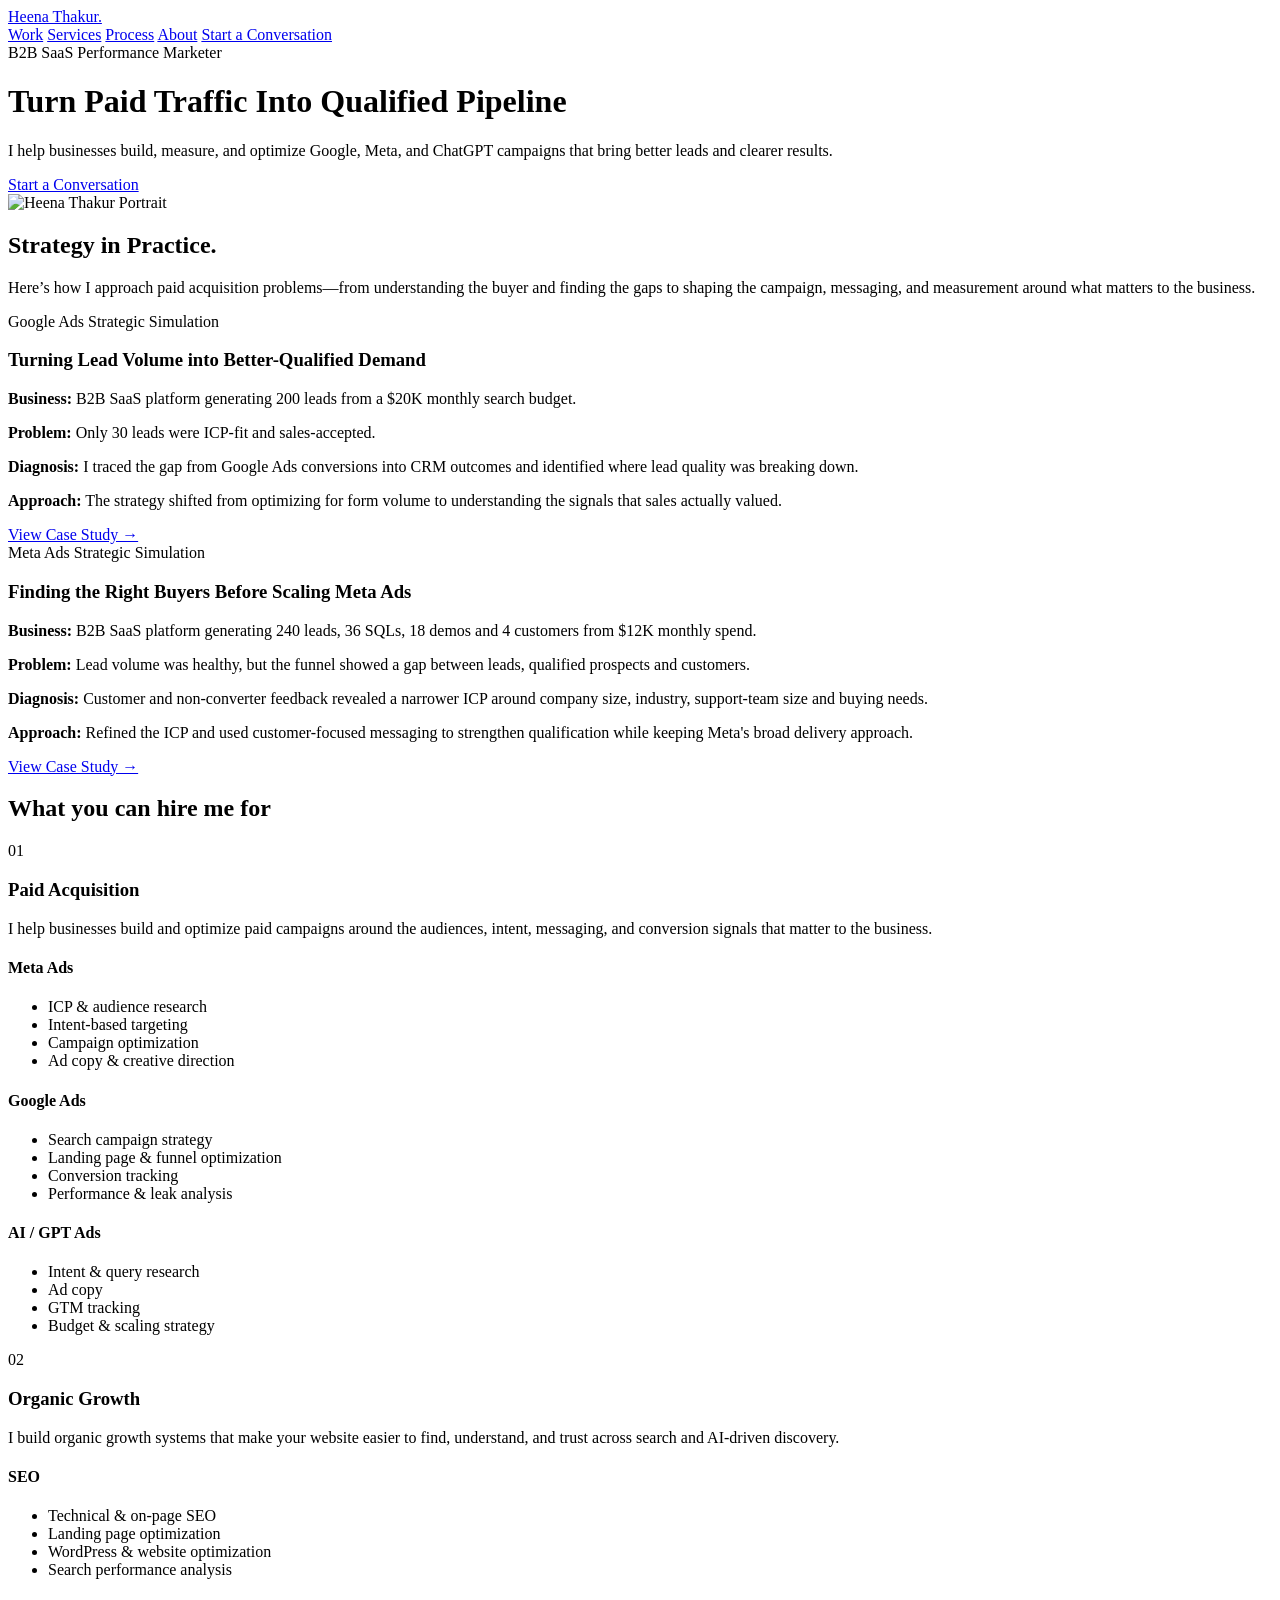
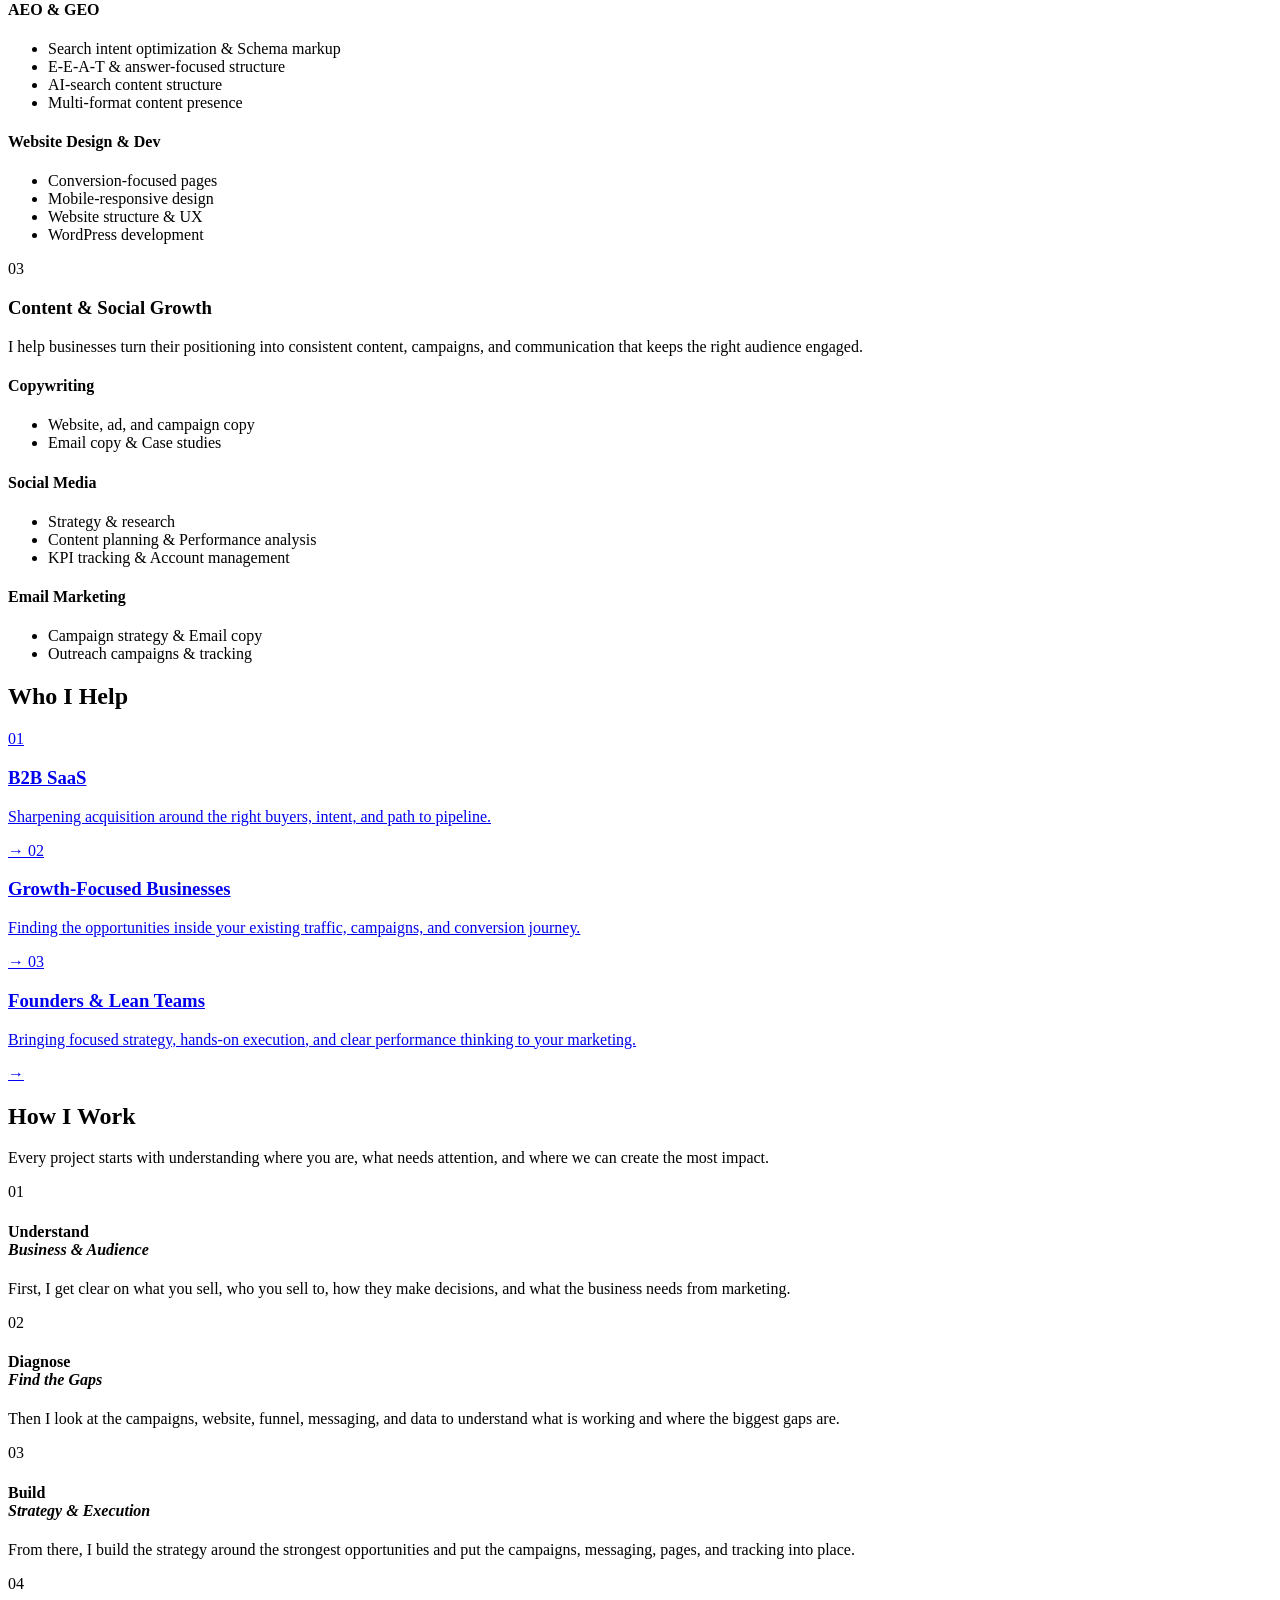
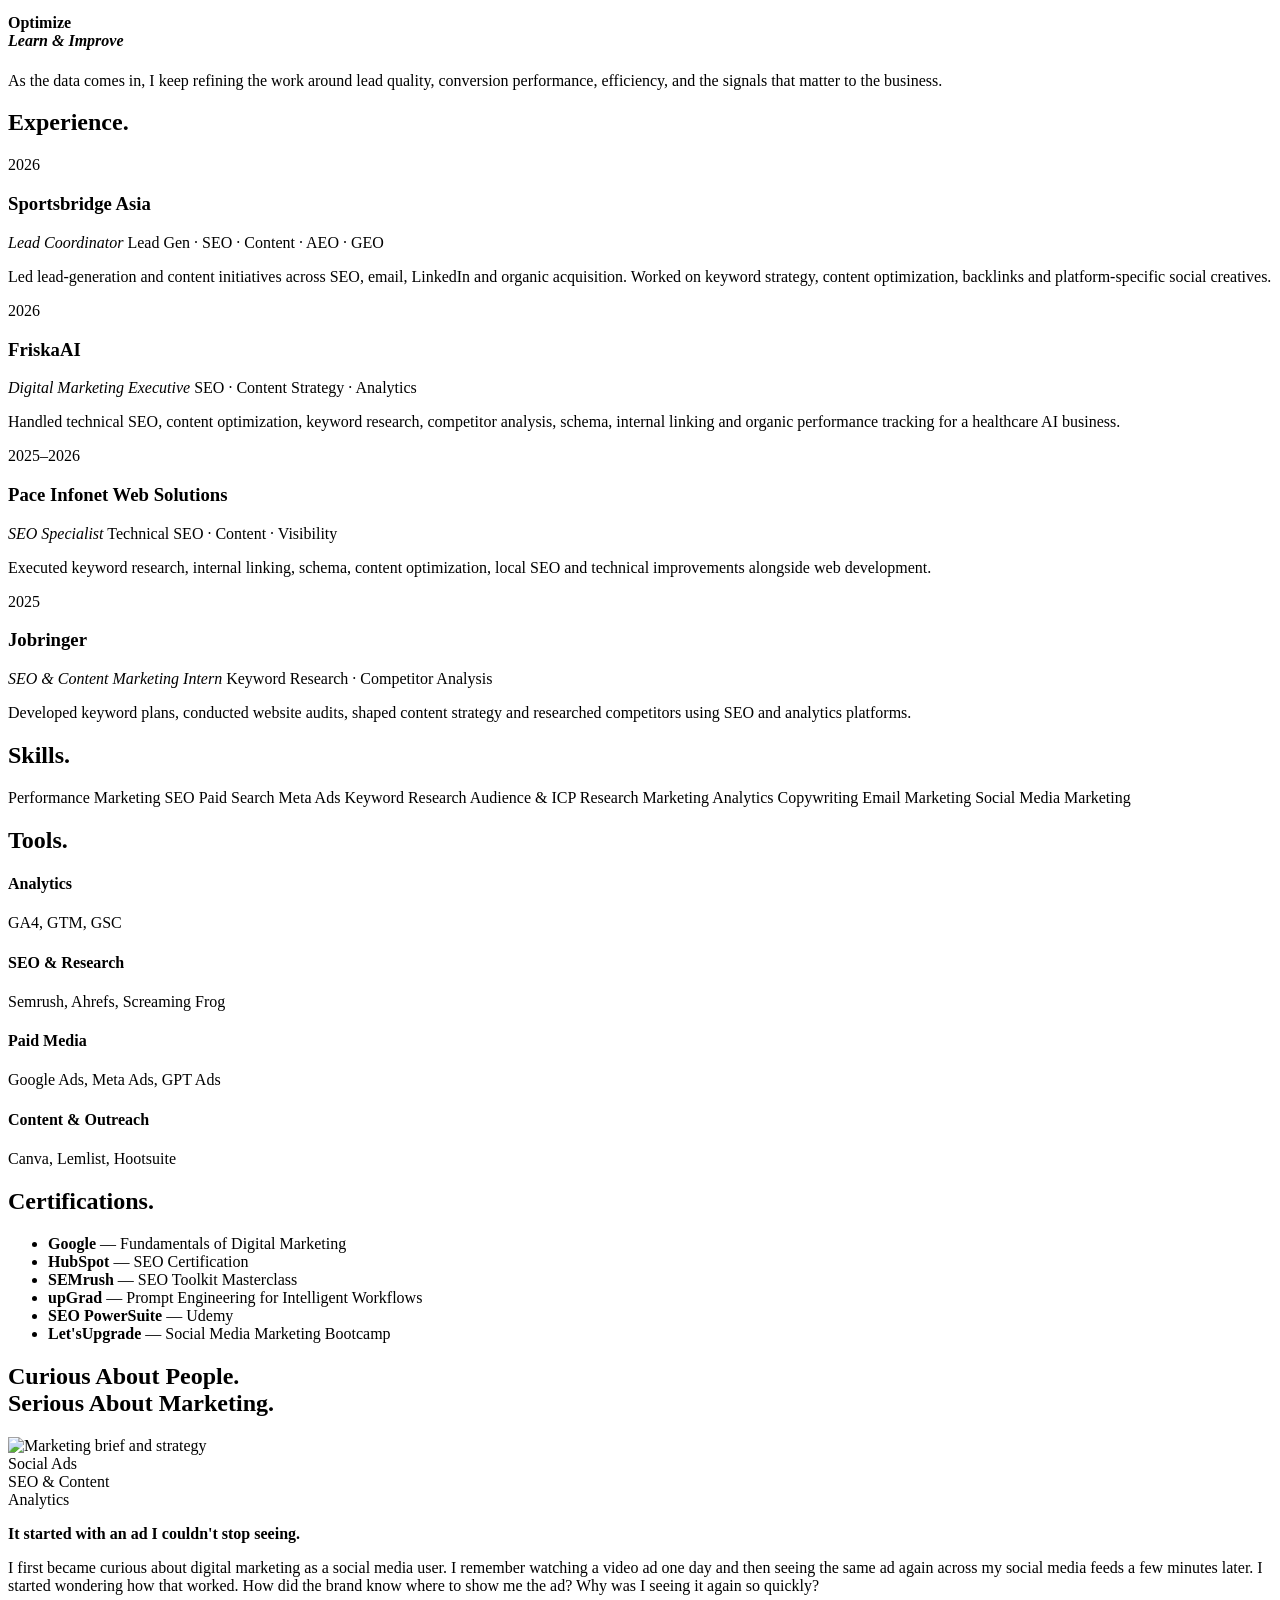
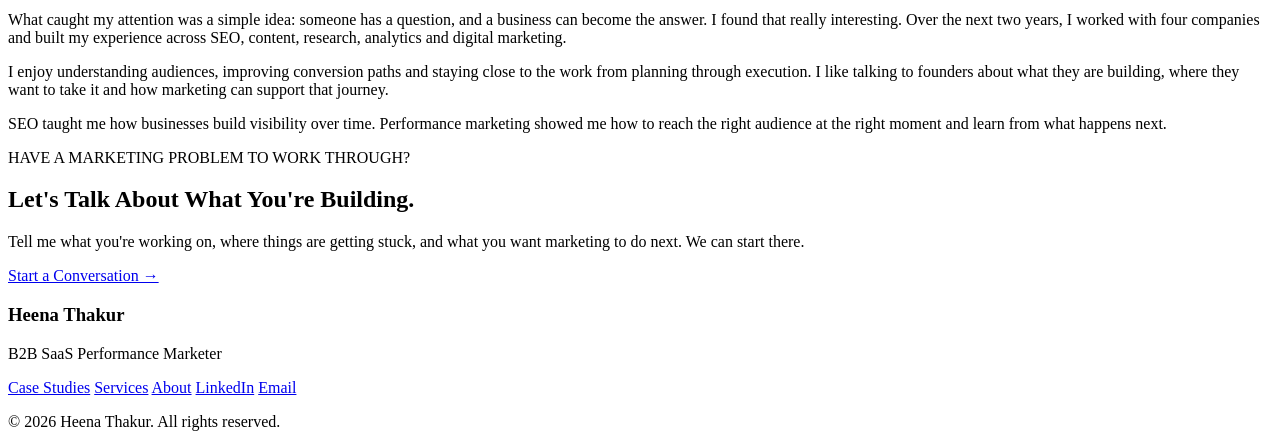
==== index.html @ 1360528e "Rename index.html.html to index.html" ====
<!DOCTYPE html>
<html lang="en">
<head>
    <meta charset="UTF-8">
    <meta name="viewport" content="width=device-width, initial-scale=1.0">
    <title>Heena Thakur — B2B SaaS Performance Marketer</title>
    <meta name="description" content="B2B SaaS performance marketer helping businesses improve paid acquisition, SEO, conversion tracking and qualified pipeline through Google Ads, Meta Ads and performance-focused marketing.">
    <link rel="preconnect" href="https://fonts.googleapis.com">
    <link rel="preconnect" href="https://fonts.gstatic.com" crossorigin>
    <link href="https://fonts.googleapis.com/css2?family=Inter:wght@400;500;600&family=Playfair+Display:ital,wght@1,600&family=Space+Grotesk:wght@500;700&display=swap" rel="stylesheet">
    <link rel="stylesheet" href="styles.css">
</head>
<body>

    <nav class="site-nav">
        <div class="nav-container">
            <a href="#" class="logo">Heena Thakur.</a>
            <div class="nav-links">
                <a href="#work">Work</a>
                <a href="#services">Services</a>
                <a href="#process">Process</a>
                <a href="#about">About</a>
                <a href="#contact" class="btn-nav">Start a Conversation</a>
            </div>
        </div>
    </nav>

    <!-- 01 HERO -->
    <header class="hero fade-in">
        <div class="hero-content">
            <span class="kicker">B2B SaaS Performance Marketer</span>
            <h1>Turn Paid Traffic Into Qualified Pipeline</h1>
            <p>I help businesses build, measure, and optimize Google, Meta, and ChatGPT campaigns that bring better leads and clearer results.</p>
            <a href="#contact" class="btn-primary">Start a Conversation</a>
        </div>
        <div class="hero-visual">
            <!-- Ensure Hero.png has background removed cleanly -->
            <img src="assets/images/Hero.png" alt="Heena Thakur Portrait" class="hero-portrait">
            <div class="decorative-grid"></div>
        </div>
    </header>

    <!-- 02 STRATEGY IN PRACTICE -->
    <section id="work" class="section bg-secondary fade-in">
        <div class="container">
            <div class="section-header">
                <h2>Strategy in Practice.</h2>
                <p class="subtitle">Here’s how I approach paid acquisition problems—from understanding the buyer and finding the gaps to shaping the campaign, messaging, and measurement around what matters to the business.</p>
            </div>

            <div class="case-grid">
                <!-- Google Ads -->
                <article class="case-card">
                    <div class="card-meta">
                        <span class="tag bg-yellow">Google Ads</span>
                        <span class="tag-outline">Strategic Simulation</span>
                    </div>
                    <h3>Turning Lead Volume into Better-Qualified Demand</h3>
                    <div class="case-details">
                        <p><strong>Business:</strong> B2B SaaS platform generating 200 leads from a $20K monthly search budget.</p>
                        <p><strong>Problem:</strong> Only 30 leads were ICP-fit and sales-accepted.</p>
                        <p><strong>Diagnosis:</strong> I traced the gap from Google Ads conversions into CRM outcomes and identified where lead quality was breaking down.</p>
                        <p><strong>Approach:</strong> The strategy shifted from optimizing for form volume to understanding the signals that sales actually valued.</p>
                    </div>
                    <a href="case-studies/google-ads.html" class="case-link">View Case Study &rarr;</a>
                </article>

                <!-- Meta Ads -->
                <article class="case-card">
                    <div class="card-meta">
                        <span class="tag bg-blue">Meta Ads</span>
                        <span class="tag-outline">Strategic Simulation</span>
                    </div>
                    <h3>Finding the Right Buyers Before Scaling Meta Ads</h3>
                    <div class="case-details">
                        <p><strong>Business:</strong> B2B SaaS platform generating 240 leads, 36 SQLs, 18 demos and 4 customers from $12K monthly spend.</p>
                        <p><strong>Problem:</strong> Lead volume was healthy, but the funnel showed a gap between leads, qualified prospects and customers.</p>
                        <p><strong>Diagnosis:</strong> Customer and non-converter feedback revealed a narrower ICP around company size, industry, support-team size and buying needs.</p>
                        <p><strong>Approach:</strong> Refined the ICP and used customer-focused messaging to strengthen qualification while keeping Meta's broad delivery approach.</p>
                    </div>
                    <a href="case-studies/meta-ads.html" class="case-link">View Case Study &rarr;</a>
                </article>
            </div>
        </div>
    </section>

    <!-- 03 SERVICES -->
    <section id="services" class="section fade-in">
        <div class="container">
            <h2 class="section-title">What you can hire me for</h2>
            <div class="services-grid">
                
                <div class="service-block">
                    <div class="service-color-bar bg-orange"></div>
                    <span class="service-num">01</span>
                    <h3>Paid Acquisition</h3>
                    <p class="service-intro">I help businesses build and optimize paid campaigns around the audiences, intent, messaging, and conversion signals that matter to the business.</p>
                    
                    <div class="service-sub">
                        <h4>Meta Ads</h4>
                        <ul>
                            <li>ICP & audience research</li>
                            <li>Intent-based targeting</li>
                            <li>Campaign optimization</li>
                            <li>Ad copy & creative direction</li>
                        </ul>
                    </div>
                    <div class="service-sub">
                        <h4>Google Ads</h4>
                        <ul>
                            <li>Search campaign strategy</li>
                            <li>Landing page & funnel optimization</li>
                            <li>Conversion tracking</li>
                            <li>Performance & leak analysis</li>
                        </ul>
                    </div>
                    <div class="service-sub">
                        <h4>AI / GPT Ads</h4>
                        <ul>
                            <li>Intent & query research</li>
                            <li>Ad copy</li>
                            <li>GTM tracking</li>
                            <li>Budget & scaling strategy</li>
                        </ul>
                    </div>
                </div>

                <div class="service-block">
                    <div class="service-color-bar bg-green"></div>
                    <span class="service-num">02</span>
                    <h3>Organic Growth</h3>
                    <p class="service-intro">I build organic growth systems that make your website easier to find, understand, and trust across search and AI-driven discovery.</p>
                    
                    <div class="service-sub">
                        <h4>SEO</h4>
                        <ul>
                            <li>Technical & on-page SEO</li>
                            <li>Landing page optimization</li>
                            <li>WordPress & website optimization</li>
                            <li>Search performance analysis</li>
                        </ul>
                    </div>
                    <div class="service-sub">
                        <h4>AEO & GEO</h4>
                        <ul>
                            <li>Search intent optimization & Schema markup</li>
                            <li>E-E-A-T & answer-focused structure</li>
                            <li>AI-search content structure</li>
                            <li>Multi-format content presence</li>
                        </ul>
                    </div>
                    <div class="service-sub">
                        <h4>Website Design & Dev</h4>
                        <ul>
                            <li>Conversion-focused pages</li>
                            <li>Mobile-responsive design</li>
                            <li>Website structure & UX</li>
                            <li>WordPress development</li>
                        </ul>
                    </div>
                </div>

                <div class="service-block">
                    <div class="service-color-bar bg-purple"></div>
                    <span class="service-num">03</span>
                    <h3>Content & Social Growth</h3>
                    <p class="service-intro">I help businesses turn their positioning into consistent content, campaigns, and communication that keeps the right audience engaged.</p>
                    
                    <div class="service-sub">
                        <h4>Copywriting</h4>
                        <ul>
                            <li>Website, ad, and campaign copy</li>
                            <li>Email copy & Case studies</li>
                        </ul>
                    </div>
                    <div class="service-sub">
                        <h4>Social Media</h4>
                        <ul>
                            <li>Strategy & research</li>
                            <li>Content planning & Performance analysis</li>
                            <li>KPI tracking & Account management</li>
                        </ul>
                    </div>
                    <div class="service-sub">
                        <h4>Email Marketing</h4>
                        <ul>
                            <li>Campaign strategy & Email copy</li>
                            <li>Outreach campaigns & tracking</li>
                        </ul>
                    </div>
                </div>

            </div>
        </div>
    </section>

    <!-- 04 WHO I HELP -->
    <section class="section bg-secondary fade-in">
        <div class="container">
            <h2 class="section-title">Who I Help</h2>
            <div class="help-rows">
                <a href="#contact" class="help-row">
                    <span class="row-num">01</span>
                    <h3 class="row-title">B2B SaaS</h3>
                    <p class="row-desc">Sharpening acquisition around the right buyers, intent, and path to pipeline.</p>
                    <span class="row-arrow">&rarr;</span>
                </a>
                <a href="#contact" class="help-row">
                    <span class="row-num">02</span>
                    <h3 class="row-title">Growth-Focused Businesses</h3>
                    <p class="row-desc">Finding the opportunities inside your existing traffic, campaigns, and conversion journey.</p>
                    <span class="row-arrow">&rarr;</span>
                </a>
                <a href="#contact" class="help-row">
                    <span class="row-num">03</span>
                    <h3 class="row-title">Founders & Lean Teams</h3>
                    <p class="row-desc">Bringing focused strategy, hands-on execution, and clear performance thinking to your marketing.</p>
                    <span class="row-arrow">&rarr;</span>
                </a>
            </div>
        </div>
    </section>

    <!-- 05 HOW I WORK -->
    <section id="process" class="section fade-in">
        <div class="container">
            <div class="section-header">
                <h2>How I Work</h2>
                <p class="subtitle">Every project starts with understanding where you are, what needs attention, and where we can create the most impact.</p>
            </div>
            
            <div class="process-timeline">
                <div class="process-step">
                    <span class="step-num">01</span>
                    <h4 class="step-title">Understand <br><em>Business & Audience</em></h4>
                    <p>First, I get clear on what you sell, who you sell to, how they make decisions, and what the business needs from marketing.</p>
                </div>
                <div class="process-step">
                    <span class="step-num">02</span>
                    <h4 class="step-title">Diagnose <br><em>Find the Gaps</em></h4>
                    <p>Then I look at the campaigns, website, funnel, messaging, and data to understand what is working and where the biggest gaps are.</p>
                </div>
                <div class="process-step">
                    <span class="step-num">03</span>
                    <h4 class="step-title">Build <br><em>Strategy & Execution</em></h4>
                    <p>From there, I build the strategy around the strongest opportunities and put the campaigns, messaging, pages, and tracking into place.</p>
                </div>
                <div class="process-step">
                    <span class="step-num">04</span>
                    <h4 class="step-title">Optimize <br><em>Learn & Improve</em></h4>
                    <p>As the data comes in, I keep refining the work around lead quality, conversion performance, efficiency, and the signals that matter to the business.</p>
                </div>
            </div>
        </div>
    </section>

    <!-- 06 & 07 EXPERIENCE, SKILLS, TOOLS -->
    <section class="section bg-secondary fade-in">
        <div class="container">
            <div class="experience-tools-grid">
                
                <div class="experience-col">
                    <h2>Experience.</h2>
                    <div class="timeline">
                        <div class="timeline-item">
                            <div class="time-meta">2026</div>
                            <div class="time-content">
                                <h3>Sportsbridge Asia</h3>
                                <em>Lead Coordinator</em>
                                <span class="mini-tags">Lead Gen · SEO · Content · AEO · GEO</span>
                                <p>Led lead-generation and content initiatives across SEO, email, LinkedIn and organic acquisition. Worked on keyword strategy, content optimization, backlinks and platform-specific social creatives.</p>
                            </div>
                        </div>
                        <div class="timeline-item">
                            <div class="time-meta">2026</div>
                            <div class="time-content">
                                <h3>FriskaAI</h3>
                                <em>Digital Marketing Executive</em>
                                <span class="mini-tags">SEO · Content Strategy · Analytics</span>
                                <p>Handled technical SEO, content optimization, keyword research, competitor analysis, schema, internal linking and organic performance tracking for a healthcare AI business.</p>
                            </div>
                        </div>
                        <div class="timeline-item">
                            <div class="time-meta">2025–2026</div>
                            <div class="time-content">
                                <h3>Pace Infonet Web Solutions</h3>
                                <em>SEO Specialist</em>
                                <span class="mini-tags">Technical SEO · Content · Visibility</span>
                                <p>Executed keyword research, internal linking, schema, content optimization, local SEO and technical improvements alongside web development.</p>
                            </div>
                        </div>
                        <div class="timeline-item">
                            <div class="time-meta">2025</div>
                            <div class="time-content">
                                <h3>Jobringer</h3>
                                <em>SEO & Content Marketing Intern</em>
                                <span class="mini-tags">Keyword Research · Competitor Analysis</span>
                                <p>Developed keyword plans, conducted website audits, shaped content strategy and researched competitors using SEO and analytics platforms.</p>
                            </div>
                        </div>
                    </div>
                </div>

                <div class="skills-tools-col">
                    <div class="st-block">
                        <h2>Skills.</h2>
                        <div class="pill-container">
                            <span class="pill">Performance Marketing</span>
                            <span class="pill">SEO</span>
                            <span class="pill">Paid Search</span>
                            <span class="pill">Meta Ads</span>
                            <span class="pill">Keyword Research</span>
                            <span class="pill">Audience & ICP Research</span>
                            <span class="pill">Marketing Analytics</span>
                            <span class="pill">Copywriting</span>
                            <span class="pill">Email Marketing</span>
                            <span class="pill">Social Media Marketing</span>
                        </div>
                    </div>

                    <div class="st-block">
                        <h2>Tools.</h2>
                        <div class="tools-grid">
                            <div class="tool-group">
                                <h4>Analytics</h4>
                                <p>GA4, GTM, GSC</p>
                            </div>
                            <div class="tool-group">
                                <h4>SEO & Research</h4>
                                <p>Semrush, Ahrefs, Screaming Frog</p>
                            </div>
                            <div class="tool-group">
                                <h4>Paid Media</h4>
                                <p>Google Ads, Meta Ads, GPT Ads</p>
                            </div>
                            <div class="tool-group">
                                <h4>Content & Outreach</h4>
                                <p>Canva, Lemlist, Hootsuite</p>
                            </div>
                        </div>
                    </div>

                    <div class="st-block">
                        <h2>Certifications.</h2>
                        <ul class="cert-list">
                            <li><strong>Google</strong> — Fundamentals of Digital Marketing</li>
                            <li><strong>HubSpot</strong> — SEO Certification</li>
                            <li><strong>SEMrush</strong> — SEO Toolkit Masterclass</li>
                            <li><strong>upGrad</strong> — Prompt Engineering for Intelligent Workflows</li>
                            <li><strong>SEO PowerSuite</strong> — Udemy</li>
                            <li><strong>Let'sUpgrade</strong> — Social Media Marketing Bootcamp</li>
                        </ul>
                    </div>
                </div>

            </div>
        </div>
    </section>

    <!-- 08 ABOUT ME -->
    <section id="about" class="section fade-in">
        <div class="container">
            <div class="about-grid">
                
                <div class="about-visual">
                    <h2 class="about-statement">Curious About People.<br><span class="color-orange">Serious About Marketing.</span></h2>
                    <div class="editorial-composition">
                        <img src="assets/images/About.png" alt="Marketing brief and strategy" class="about-img">
                        <div class="sticky-note note-1">Social Ads</div>
                        <div class="sticky-note note-2">SEO & Content</div>
                        <div class="sticky-note note-3">Analytics</div>
                    </div>
                </div>

                <div class="about-copy">
                    <p><strong>It started with an ad I couldn't stop seeing.</strong></p>
                    <p>I first became curious about digital marketing as a social media user. I remember watching a video ad one day and then seeing the same ad again across my social media feeds a few minutes later. I started wondering how that worked. How did the brand know where to show me the ad? Why was I seeing it again so quickly?</p>
                    <p>What caught my attention was a simple idea: someone has a question, and a business can become the answer. I found that really interesting. Over the next two years, I worked with four companies and built my experience across SEO, content, research, analytics and digital marketing.</p>
                    <p>I enjoy understanding audiences, improving conversion paths and staying close to the work from planning through execution. I like talking to founders about what they are building, where they want to take it and how marketing can support that journey.</p>
                    <p>SEO taught me how businesses build visibility over time. Performance marketing showed me how to reach the right audience at the right moment and learn from what happens next.</p>
                </div>

            </div>
        </div>
    </section>

    <!-- 09 FINAL CTA -->
    <section id="contact" class="section bg-secondary text-center fade-in">
        <div class="container container-sm">
            <span class="kicker color-orange">HAVE A MARKETING PROBLEM TO WORK THROUGH?</span>
            <h2 class="cta-heading">Let's Talk About What You're Building.</h2>
            <p class="cta-desc">Tell me what you're working on, where things are getting stuck, and what you want marketing to do next. We can start there.</p>
            <a href="mailto:thakurheena.in@gmail.com" class="btn-primary btn-lg">Start a Conversation &rarr;</a>
        </div>
    </section>

    <!-- 10 FOOTER -->
    <footer class="site-footer">
        <div class="container footer-flex">
            <div class="footer-brand">
                <h3>Heena Thakur</h3>
                <p>B2B SaaS Performance Marketer</p>
            </div>
            <div class="footer-links">
                <a href="#work">Case Studies</a>
                <a href="#services">Services</a>
                <a href="#about">About</a>
                <a href="https://www.linkedin.com/in/heenathakurseo/" target="_blank">LinkedIn</a>
                <a href="mailto:thakurheena.in@gmail.com">Email</a>
            </div>
        </div>
        <div class="container footer-bottom">
            <p>&copy; 2026 Heena Thakur. All rights reserved.</p>
        </div>
    </footer>

    <script src="script.js"></script>
</body>
</html>
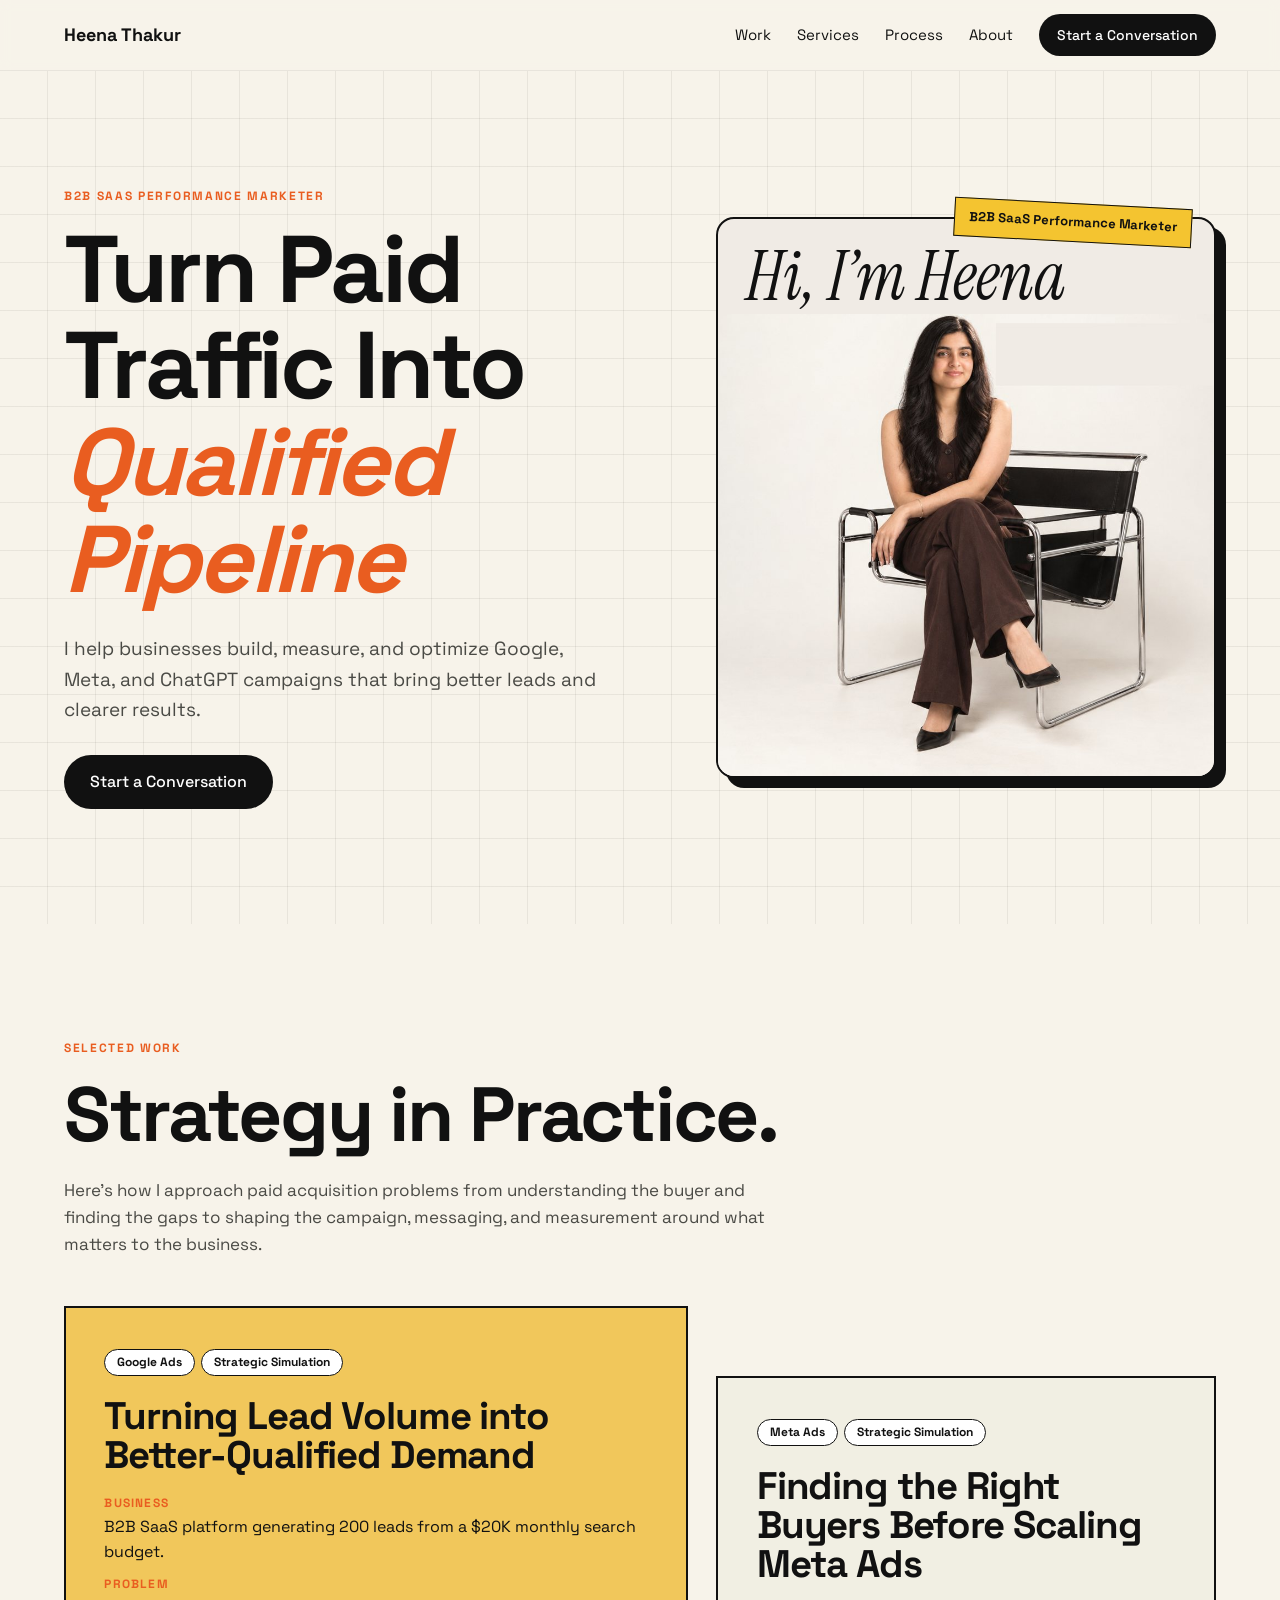
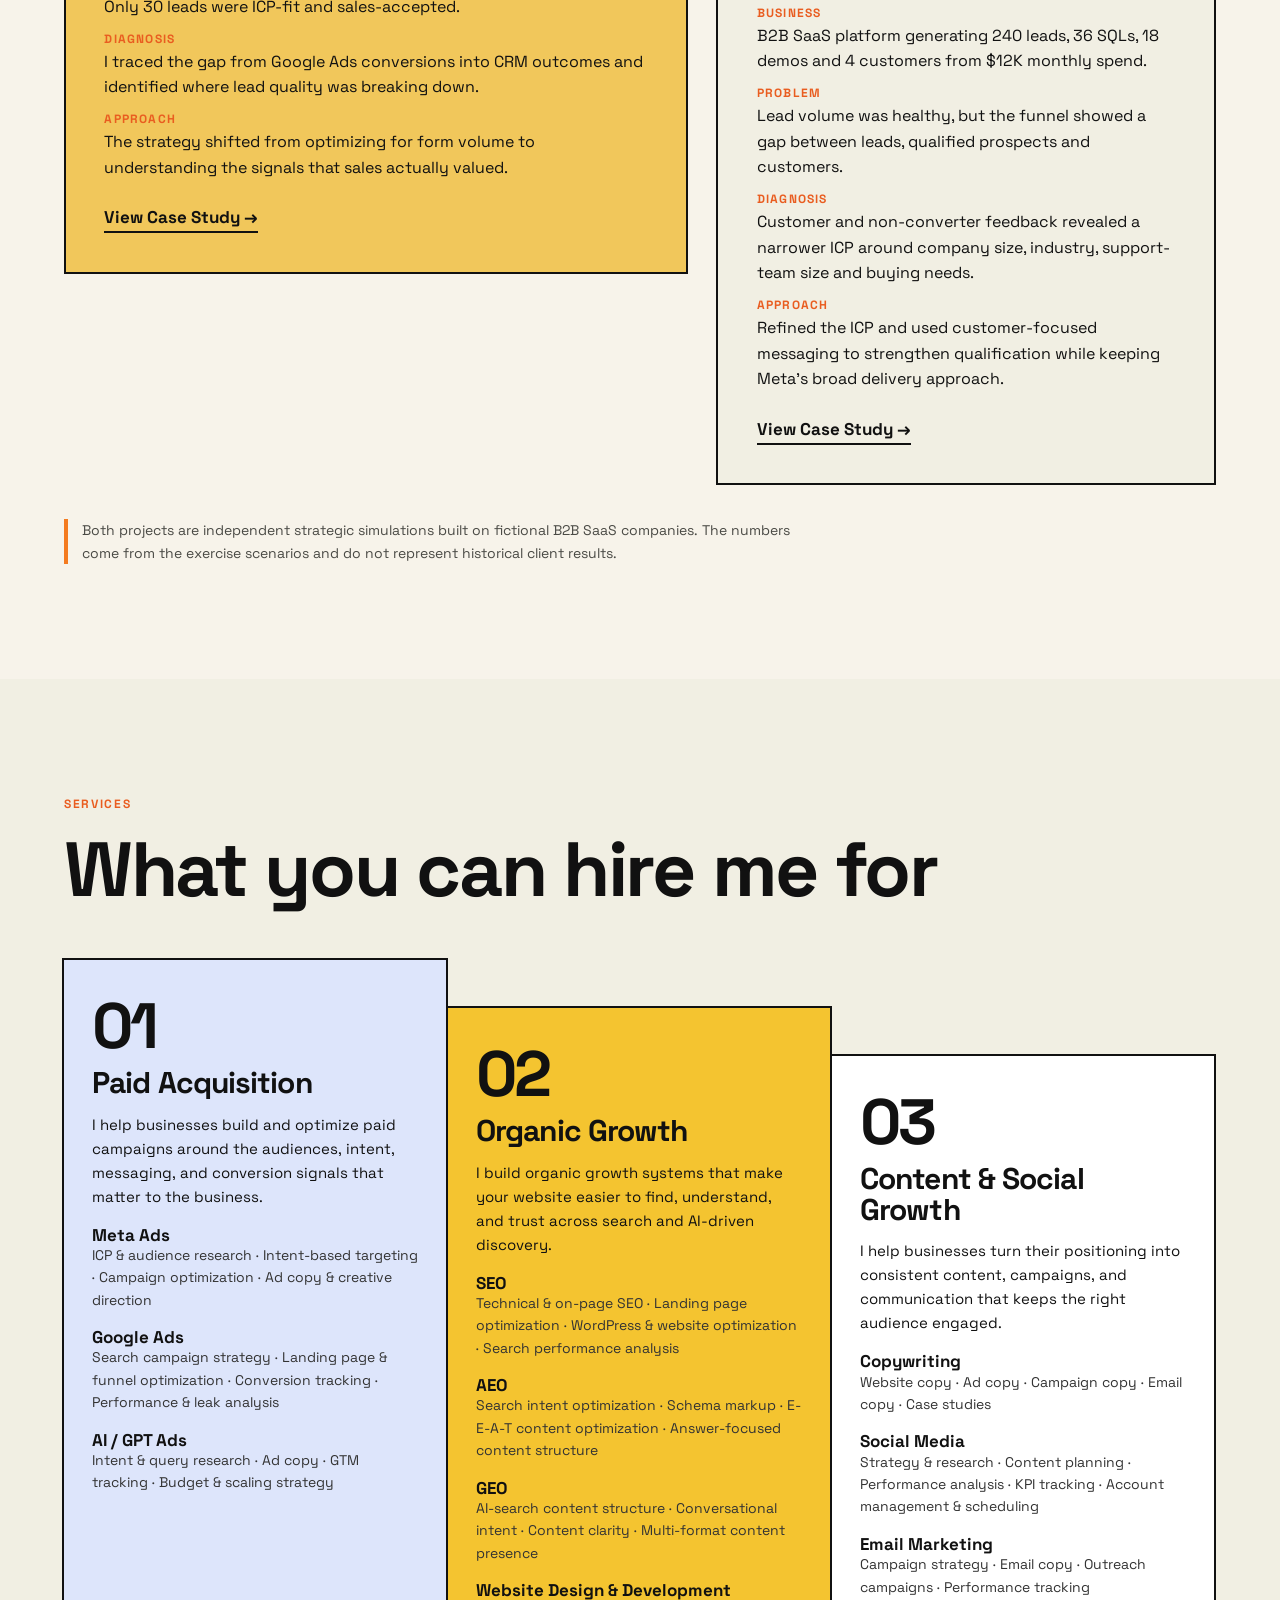
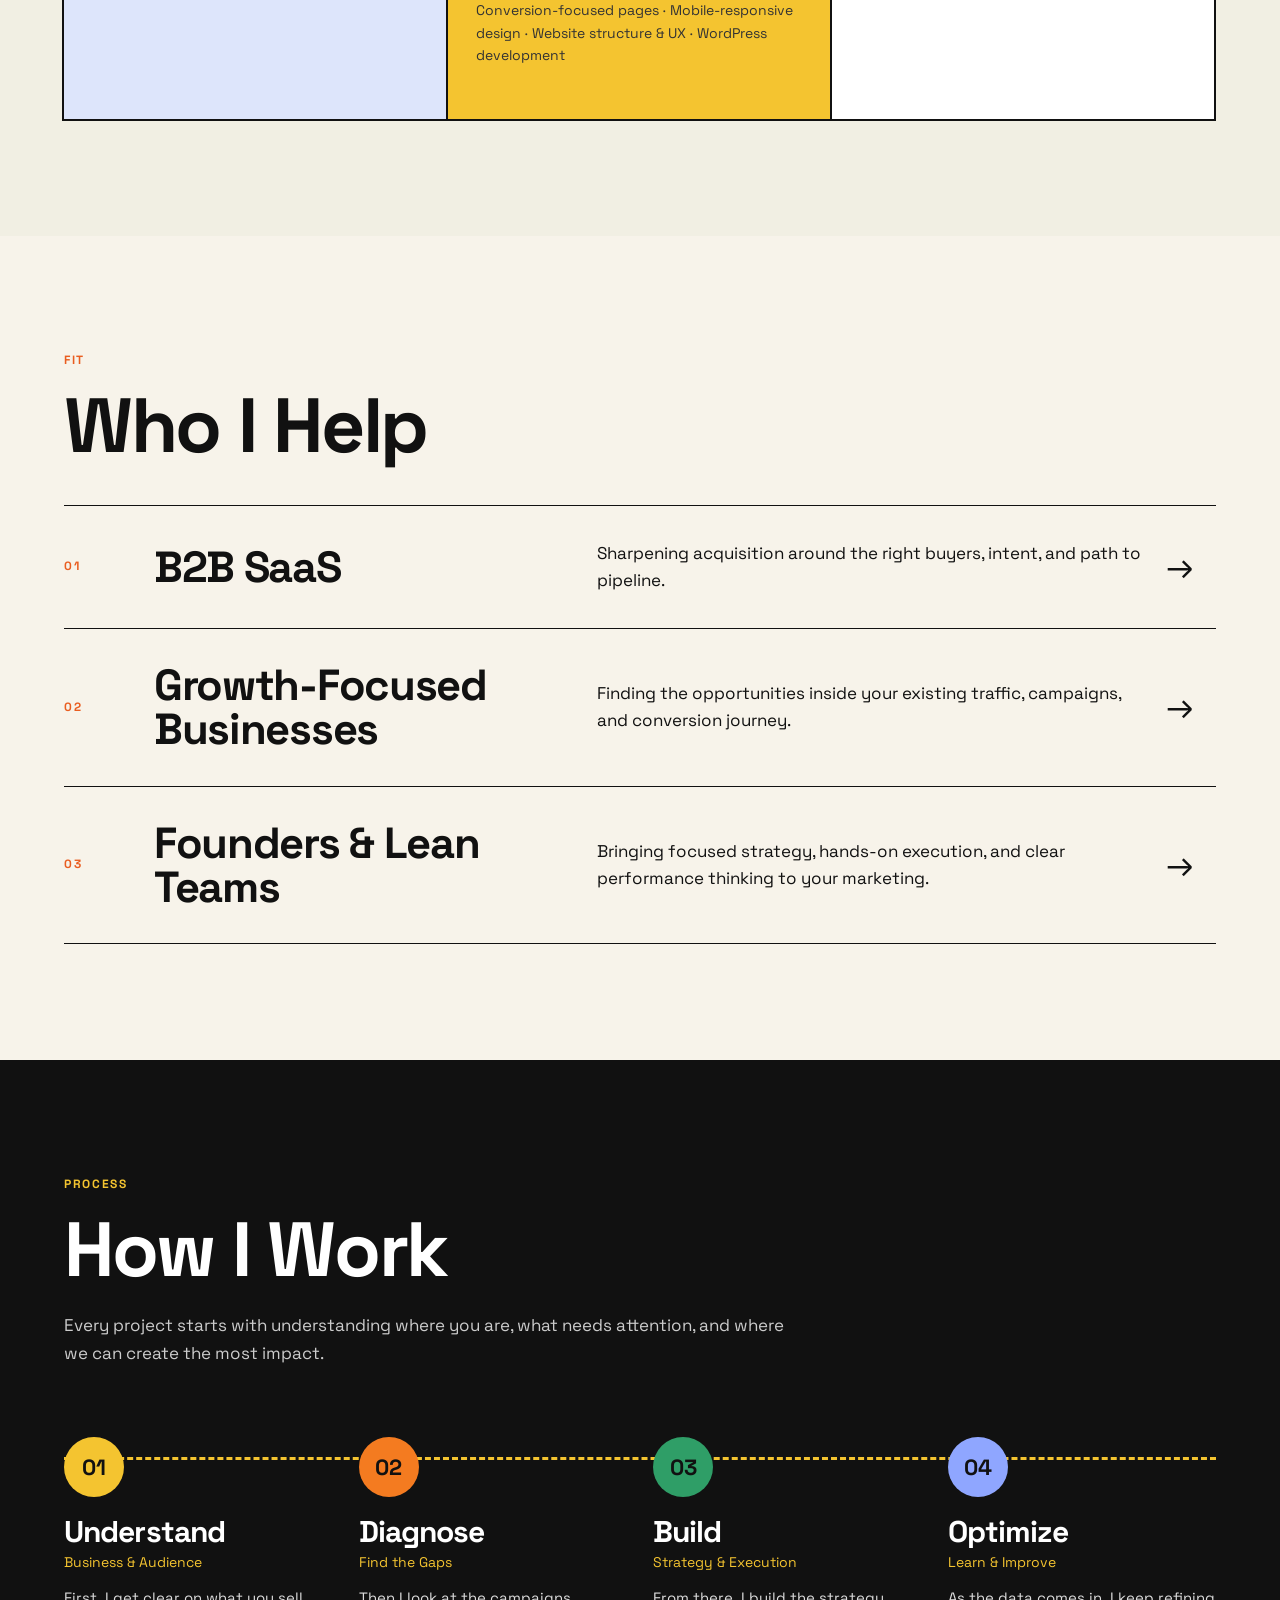
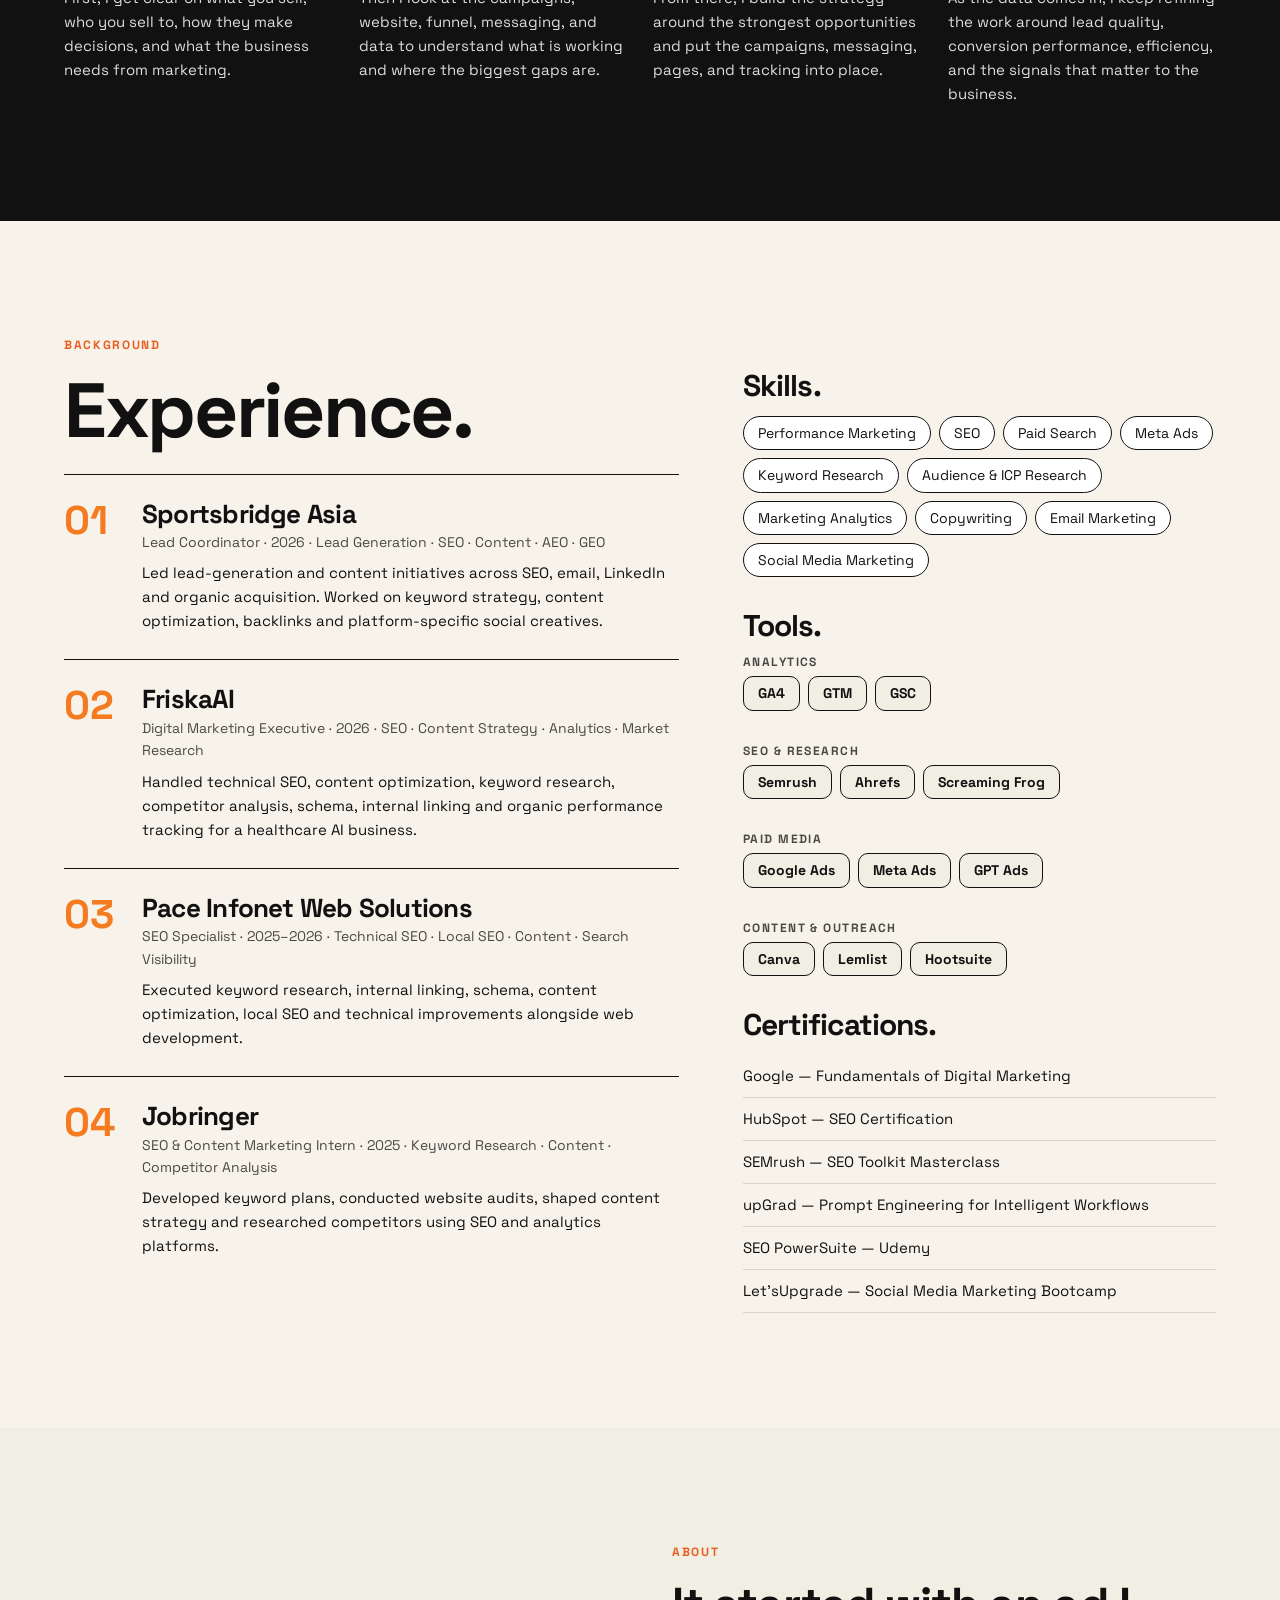
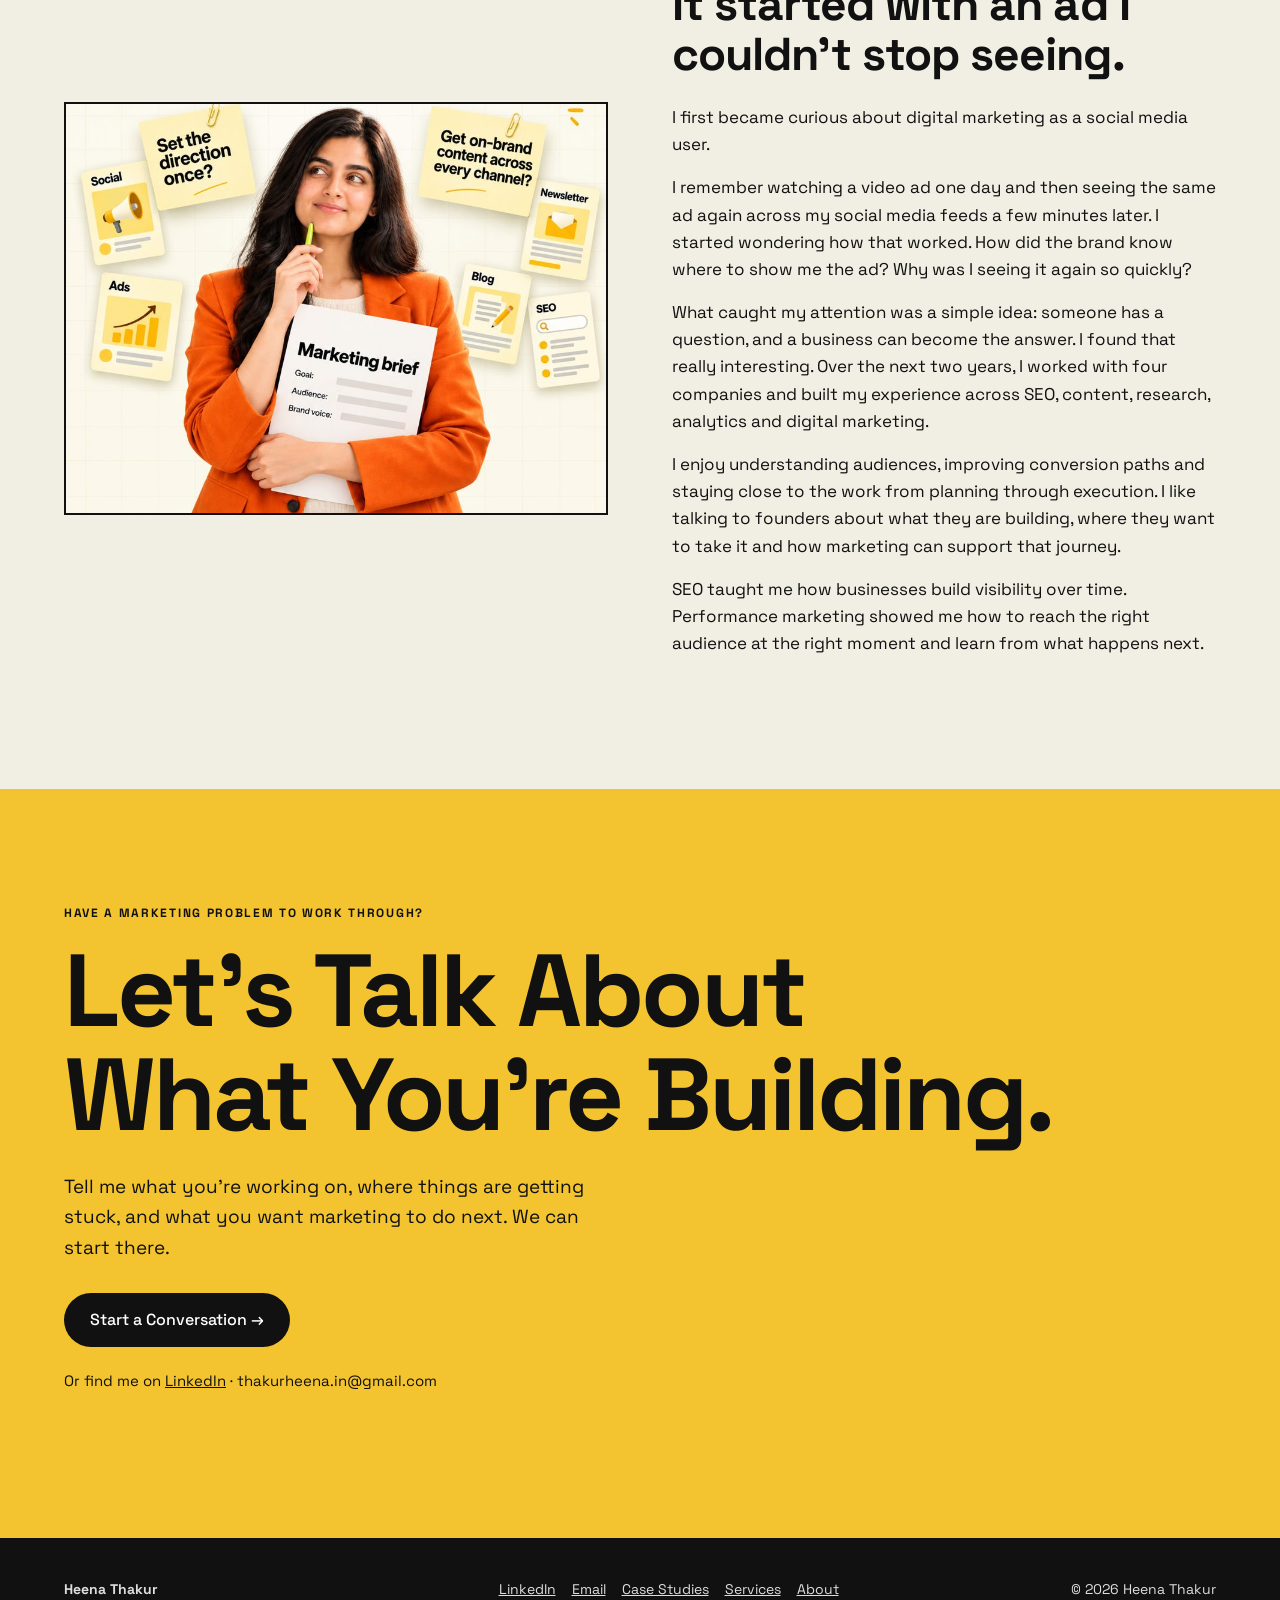
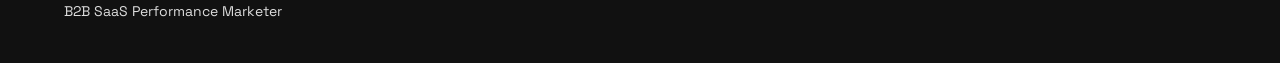
==== commit 2d7e30ac: "Add files via upload" ====
--- a/index.html
+++ b/index.html
@@ -1,419 +1,79 @@
 <!DOCTYPE html>
-<html lang="en">
-<head>
-    <meta charset="UTF-8">
-    <meta name="viewport" content="width=device-width, initial-scale=1.0">
-    <title>Heena Thakur — B2B SaaS Performance Marketer</title>
-    <meta name="description" content="B2B SaaS performance marketer helping businesses improve paid acquisition, SEO, conversion tracking and qualified pipeline through Google Ads, Meta Ads and performance-focused marketing.">
-    <link rel="preconnect" href="https://fonts.googleapis.com">
-    <link rel="preconnect" href="https://fonts.gstatic.com" crossorigin>
-    <link href="https://fonts.googleapis.com/css2?family=Inter:wght@400;500;600&family=Playfair+Display:ital,wght@1,600&family=Space+Grotesk:wght@500;700&display=swap" rel="stylesheet">
-    <link rel="stylesheet" href="styles.css">
-</head>
-<body>
+<html lang="en"><head><meta charset="utf-8">
+<meta name="viewport" content="width=device-width, initial-scale=1, viewport-fit=cover">
+<title>Heena Thakur — B2B SaaS Performance Marketer</title>
+<meta name="description" content="B2B SaaS performance marketer helping businesses improve paid acquisition, SEO, conversion tracking and qualified pipeline through Google Ads, Meta Ads and performance-focused marketing.">
+<meta property="og:title" content="Heena Thakur — B2B SaaS Performance Marketer"><meta property="og:type" content="website">
+<link rel="preconnect" href="https://fonts.googleapis.com"><link rel="preconnect" href="https://fonts.gstatic.com" crossorigin>
+<link href="https://fonts.googleapis.com/css2?family=Space+Grotesk:wght@400;500;700&family=Instrument+Serif:ital@1&display=swap" rel="stylesheet">
+<link rel="stylesheet" href="css/styles.css"></head><body>
+<nav aria-label="Main"><b>Heena Thakur</b><div><a href="#work">Work</a><a href="#services">Services</a><a href="#process">Process</a><a href="#about">About</a><a class="btn" href="mailto:thakurheena.in@gmail.com">Start a Conversation</a></div></nav>
+<main>
+<section class="hero" id="top"><div><span class="k">B2B SaaS Performance Marketer</span>
+<h1>Turn Paid Traffic Into <em>Qualified Pipeline</em></h1>
+<p>I help businesses build, measure, and optimize Google, Meta, and ChatGPT campaigns that bring better leads and clearer results.</p>
+<a class="btn" href="mailto:thakurheena.in@gmail.com">Start a Conversation</a></div>
+<div class="pf"><div class="hi serif" aria-hidden="true">Hi, I’m Heena</div><img src="assets/images/hero.jpg" alt="Portrait of Heena Thakur seated in a Wassily chair, wearing a brown waistcoat and trousers"><span class="tag">B2B SaaS Performance Marketer</span></div></section>
 
-    <nav class="site-nav">
-        <div class="nav-container">
-            <a href="#" class="logo">Heena Thakur.</a>
-            <div class="nav-links">
-                <a href="#work">Work</a>
-                <a href="#services">Services</a>
-                <a href="#process">Process</a>
-                <a href="#about">About</a>
-                <a href="#contact" class="btn-nav">Start a Conversation</a>
-            </div>
-        </div>
-    </nav>
+<section id="work"><span class="k">Selected work</span><h2>Strategy in Practice.</h2>
+<p class="sub">Here’s how I approach paid acquisition problems from understanding the buyer and finding the gaps to shaping the campaign, messaging, and measurement around what matters to the business.</p>
+<div class="work">
+<article class="cs a rv"><span class="pill">Google Ads</span><span class="pill">Strategic Simulation</span><h3>Turning Lead Volume into Better-Qualified Demand</h3>
+<p><b>Business</b>B2B SaaS platform generating 200 leads from a $20K monthly search budget.</p><p><b>Problem</b>Only 30 leads were ICP-fit and sales-accepted.</p><p><b>Diagnosis</b>I traced the gap from Google Ads conversions into CRM outcomes and identified where lead quality was breaking down.</p><p><b>Approach</b>The strategy shifted from optimizing for form volume to understanding the signals that sales actually valued.</p><a class="more" href="case-studies/google-ads.html">View Case Study →</a></article>
+<article class="cs b rv"><span class="pill">Meta Ads</span><span class="pill">Strategic Simulation</span><h3>Finding the Right Buyers Before Scaling Meta Ads</h3>
+<p><b>Business</b>B2B SaaS platform generating 240 leads, 36 SQLs, 18 demos and 4 customers from $12K monthly spend.</p><p><b>Problem</b>Lead volume was healthy, but the funnel showed a gap between leads, qualified prospects and customers.</p><p><b>Diagnosis</b>Customer and non-converter feedback revealed a narrower ICP around company size, industry, support-team size and buying needs.</p><p><b>Approach</b>Refined the ICP and used customer-focused messaging to strengthen qualification while keeping Meta’s broad delivery approach.</p><a class="more" href="case-studies/meta-ads.html">View Case Study →</a></article></div>
+<p class="note">Both projects are independent strategic simulations built on fictional B2B SaaS companies. The numbers come from the exercise scenarios and do not represent historical client results.</p></section>
 
-    <!-- 01 HERO -->
-    <header class="hero fade-in">
-        <div class="hero-content">
-            <span class="kicker">B2B SaaS Performance Marketer</span>
-            <h1>Turn Paid Traffic Into Qualified Pipeline</h1>
-            <p>I help businesses build, measure, and optimize Google, Meta, and ChatGPT campaigns that bring better leads and clearer results.</p>
-            <a href="#contact" class="btn-primary">Start a Conversation</a>
-        </div>
-        <div class="hero-visual">
-            <!-- Ensure Hero.png has background removed cleanly -->
-            <img src="assets/images/Hero.png" alt="Heena Thakur Portrait" class="hero-portrait">
-            <div class="decorative-grid"></div>
-        </div>
-    </header>
+<section class="svc" id="services"><span class="k">Services</span><h2>What you can hire me for</h2>
+<div class="sg">
+<div class="sv rv"><div class="n">01</div><h3>Paid Acquisition</h3><p>I help businesses build and optimize paid campaigns around the audiences, intent, messaging, and conversion signals that matter to the business.</p>
+<h4>Meta Ads</h4><p>ICP &amp; audience research · Intent-based targeting · Campaign optimization · Ad copy &amp; creative direction</p>
+<h4>Google Ads</h4><p>Search campaign strategy · Landing page &amp; funnel optimization · Conversion tracking · Performance &amp; leak analysis</p>
+<h4>AI / GPT Ads</h4><p>Intent &amp; query research · Ad copy · GTM tracking · Budget &amp; scaling strategy</p></div>
+<div class="sv rv"><div class="n">02</div><h3>Organic Growth</h3><p>I build organic growth systems that make your website easier to find, understand, and trust across search and AI-driven discovery.</p>
+<h4>SEO</h4><p>Technical &amp; on-page SEO · Landing page optimization · WordPress &amp; website optimization · Search performance analysis</p>
+<h4>AEO</h4><p>Search intent optimization · Schema markup · E-E-A-T content optimization · Answer-focused content structure</p>
+<h4>GEO</h4><p>AI-search content structure · Conversational intent · Content clarity · Multi-format content presence</p>
+<h4>Website Design &amp; Development</h4><p>Conversion-focused pages · Mobile-responsive design · Website structure &amp; UX · WordPress development</p></div>
+<div class="sv rv"><div class="n">03</div><h3>Content &amp; Social Growth</h3><p>I help businesses turn their positioning into consistent content, campaigns, and communication that keeps the right audience engaged.</p>
+<h4>Copywriting</h4><p>Website copy · Ad copy · Campaign copy · Email copy · Case studies</p>
+<h4>Social Media</h4><p>Strategy &amp; research · Content planning · Performance analysis · KPI tracking · Account management &amp; scheduling</p>
+<h4>Email Marketing</h4><p>Campaign strategy · Email copy · Outreach campaigns · Performance tracking</p></div></div></section>
 
-    <!-- 02 STRATEGY IN PRACTICE -->
-    <section id="work" class="section bg-secondary fade-in">
-        <div class="container">
-            <div class="section-header">
-                <h2>Strategy in Practice.</h2>
-                <p class="subtitle">Here’s how I approach paid acquisition problems—from understanding the buyer and finding the gaps to shaping the campaign, messaging, and measurement around what matters to the business.</p>
-            </div>
+<section class="who"><span class="k">Fit</span><h2>Who I Help</h2><div style="margin-top:40px">
+<a href="#contact"><span class="k" style="margin:0">01</span><h3>B2B SaaS</h3><p>Sharpening acquisition around the right buyers, intent, and path to pipeline.</p><span class="ar" aria-hidden="true">→</span></a>
+<a href="#contact"><span class="k" style="margin:0">02</span><h3>Growth-Focused Businesses</h3><p>Finding the opportunities inside your existing traffic, campaigns, and conversion journey.</p><span class="ar" aria-hidden="true">→</span></a>
+<a href="#contact"><span class="k" style="margin:0">03</span><h3>Founders &amp; Lean Teams</h3><p>Bringing focused strategy, hands-on execution, and clear performance thinking to your marketing.</p><span class="ar" aria-hidden="true">→</span></a></div></section>
 
-            <div class="case-grid">
-                <!-- Google Ads -->
-                <article class="case-card">
-                    <div class="card-meta">
-                        <span class="tag bg-yellow">Google Ads</span>
-                        <span class="tag-outline">Strategic Simulation</span>
-                    </div>
-                    <h3>Turning Lead Volume into Better-Qualified Demand</h3>
-                    <div class="case-details">
-                        <p><strong>Business:</strong> B2B SaaS platform generating 200 leads from a $20K monthly search budget.</p>
-                        <p><strong>Problem:</strong> Only 30 leads were ICP-fit and sales-accepted.</p>
-                        <p><strong>Diagnosis:</strong> I traced the gap from Google Ads conversions into CRM outcomes and identified where lead quality was breaking down.</p>
-                        <p><strong>Approach:</strong> The strategy shifted from optimizing for form volume to understanding the signals that sales actually valued.</p>
-                    </div>
-                    <a href="case-studies/google-ads.html" class="case-link">View Case Study &rarr;</a>
-                </article>
+<section class="proc" id="process"><span class="k" style="color:var(--yel)">Process</span><h2>How I Work</h2>
+<p class="sub">Every project starts with understanding where you are, what needs attention, and where we can create the most impact.</p>
+<div class="steps">
+<div class="st rv"><i>01</i><h3>Understand</h3><em>Business &amp; Audience</em><p>First, I get clear on what you sell, who you sell to, how they make decisions, and what the business needs from marketing.</p></div>
+<div class="st rv"><i>02</i><h3>Diagnose</h3><em>Find the Gaps</em><p>Then I look at the campaigns, website, funnel, messaging, and data to understand what is working and where the biggest gaps are.</p></div>
+<div class="st rv"><i>03</i><h3>Build</h3><em>Strategy &amp; Execution</em><p>From there, I build the strategy around the strongest opportunities and put the campaigns, messaging, pages, and tracking into place.</p></div>
+<div class="st rv"><i>04</i><h3>Optimize</h3><em>Learn &amp; Improve</em><p>As the data comes in, I keep refining the work around lead quality, conversion performance, efficiency, and the signals that matter to the business.</p></div></div></section>
 
-                <!-- Meta Ads -->
-                <article class="case-card">
-                    <div class="card-meta">
-                        <span class="tag bg-blue">Meta Ads</span>
-                        <span class="tag-outline">Strategic Simulation</span>
-                    </div>
-                    <h3>Finding the Right Buyers Before Scaling Meta Ads</h3>
-                    <div class="case-details">
-                        <p><strong>Business:</strong> B2B SaaS platform generating 240 leads, 36 SQLs, 18 demos and 4 customers from $12K monthly spend.</p>
-                        <p><strong>Problem:</strong> Lead volume was healthy, but the funnel showed a gap between leads, qualified prospects and customers.</p>
-                        <p><strong>Diagnosis:</strong> Customer and non-converter feedback revealed a narrower ICP around company size, industry, support-team size and buying needs.</p>
-                        <p><strong>Approach:</strong> Refined the ICP and used customer-focused messaging to strengthen qualification while keeping Meta's broad delivery approach.</p>
-                    </div>
-                    <a href="case-studies/meta-ads.html" class="case-link">View Case Study &rarr;</a>
-                </article>
-            </div>
-        </div>
-    </section>
+<section><span class="k">Background</span><div class="xp"><div><h2>Experience.</h2>
+<div class="ex rv"><span class="n">01</span><div><h3>Sportsbridge Asia</h3><small>Lead Coordinator · 2026 · Lead Generation · SEO · Content · AEO · GEO</small><p>Led lead-generation and content initiatives across SEO, email, LinkedIn and organic acquisition. Worked on keyword strategy, content optimization, backlinks and platform-specific social creatives.</p></div></div>
+<div class="ex rv"><span class="n">02</span><div><h3>FriskaAI</h3><small>Digital Marketing Executive · 2026 · SEO · Content Strategy · Analytics · Market Research</small><p>Handled technical SEO, content optimization, keyword research, competitor analysis, schema, internal linking and organic performance tracking for a healthcare AI business.</p></div></div>
+<div class="ex rv"><span class="n">03</span><div><h3>Pace Infonet Web Solutions</h3><small>SEO Specialist · 2025–2026 · Technical SEO · Local SEO · Content · Search Visibility</small><p>Executed keyword research, internal linking, schema, content optimization, local SEO and technical improvements alongside web development.</p></div></div>
+<div class="ex rv"><span class="n">04</span><div><h3>Jobringer</h3><small>SEO &amp; Content Marketing Intern · 2025 · Keyword Research · Content · Competitor Analysis</small><p>Developed keyword plans, conducted website audits, shaped content strategy and researched competitors using SEO and analytics platforms.</p></div></div></div>
+<aside class="side"><h3>Skills.</h3><div class="chips"><span>Performance Marketing</span><span>SEO</span><span>Paid Search</span><span>Meta Ads</span><span>Keyword Research</span><span>Audience &amp; ICP Research</span><span>Marketing Analytics</span><span>Copywriting</span><span>Email Marketing</span><span>Social Media Marketing</span></div>
+<h3>Tools.</h3><h4>Analytics</h4><div class="chips tl"><span>GA4</span><span>GTM</span><span>GSC</span></div><h4>SEO &amp; Research</h4><div class="chips tl"><span>Semrush</span><span>Ahrefs</span><span>Screaming Frog</span></div><h4>Paid Media</h4><div class="chips tl"><span>Google Ads</span><span>Meta Ads</span><span>GPT Ads</span></div><h4>Content &amp; Outreach</h4><div class="chips tl"><span>Canva</span><span>Lemlist</span><span>Hootsuite</span></div>
+<h3>Certifications.</h3><ul><li>Google — Fundamentals of Digital Marketing</li><li>HubSpot — SEO Certification</li><li>SEMrush — SEO Toolkit Masterclass</li><li>upGrad — Prompt Engineering for Intelligent Workflows</li><li>SEO PowerSuite — Udemy</li><li>Let’sUpgrade — Social Media Marketing Bootcamp</li></ul></aside></div></section>
 
-    <!-- 03 SERVICES -->
-    <section id="services" class="section fade-in">
-        <div class="container">
-            <h2 class="section-title">What you can hire me for</h2>
-            <div class="services-grid">
-                
-                <div class="service-block">
-                    <div class="service-color-bar bg-orange"></div>
-                    <span class="service-num">01</span>
-                    <h3>Paid Acquisition</h3>
-                    <p class="service-intro">I help businesses build and optimize paid campaigns around the audiences, intent, messaging, and conversion signals that matter to the business.</p>
-                    
-                    <div class="service-sub">
-                        <h4>Meta Ads</h4>
-                        <ul>
-                            <li>ICP & audience research</li>
-                            <li>Intent-based targeting</li>
-                            <li>Campaign optimization</li>
-                            <li>Ad copy & creative direction</li>
-                        </ul>
-                    </div>
-                    <div class="service-sub">
-                        <h4>Google Ads</h4>
-                        <ul>
-                            <li>Search campaign strategy</li>
-                            <li>Landing page & funnel optimization</li>
-                            <li>Conversion tracking</li>
-                            <li>Performance & leak analysis</li>
-                        </ul>
-                    </div>
-                    <div class="service-sub">
-                        <h4>AI / GPT Ads</h4>
-                        <ul>
-                            <li>Intent & query research</li>
-                            <li>Ad copy</li>
-                            <li>GTM tracking</li>
-                            <li>Budget & scaling strategy</li>
-                        </ul>
-                    </div>
-                </div>
+<section class="ab" id="about"><img src="assets/images/about.jpg" alt="Heena holding a marketing brief, surrounded by notes labelled Social, Ads, Blog, SEO and Newsletter" loading="lazy"><div>
+<span class="k">About</span><p class="lead">It started with an ad I couldn’t stop seeing.</p>
+<p>I first became curious about digital marketing as a social media user.</p>
+<p>I remember watching a video ad one day and then seeing the same ad again across my social media feeds a few minutes later. I started wondering how that worked. How did the brand know where to show me the ad? Why was I seeing it again so quickly?</p>
+<p>What caught my attention was a simple idea: someone has a question, and a business can become the answer. I found that really interesting. Over the next two years, I worked with four companies and built my experience across SEO, content, research, analytics and digital marketing.</p>
+<p>I enjoy understanding audiences, improving conversion paths and staying close to the work from planning through execution. I like talking to founders about what they are building, where they want to take it and how marketing can support that journey.</p>
+<p>SEO taught me how businesses build visibility over time. Performance marketing showed me how to reach the right audience at the right moment and learn from what happens next.</p></div></section>
 
-                <div class="service-block">
-                    <div class="service-color-bar bg-green"></div>
-                    <span class="service-num">02</span>
-                    <h3>Organic Growth</h3>
-                    <p class="service-intro">I build organic growth systems that make your website easier to find, understand, and trust across search and AI-driven discovery.</p>
-                    
-                    <div class="service-sub">
-                        <h4>SEO</h4>
-                        <ul>
-                            <li>Technical & on-page SEO</li>
-                            <li>Landing page optimization</li>
-                            <li>WordPress & website optimization</li>
-                            <li>Search performance analysis</li>
-                        </ul>
-                    </div>
-                    <div class="service-sub">
-                        <h4>AEO & GEO</h4>
-                        <ul>
-                            <li>Search intent optimization & Schema markup</li>
-                            <li>E-E-A-T & answer-focused structure</li>
-                            <li>AI-search content structure</li>
-                            <li>Multi-format content presence</li>
-                        </ul>
-                    </div>
-                    <div class="service-sub">
-                        <h4>Website Design & Dev</h4>
-                        <ul>
-                            <li>Conversion-focused pages</li>
-                            <li>Mobile-responsive design</li>
-                            <li>Website structure & UX</li>
-                            <li>WordPress development</li>
-                        </ul>
-                    </div>
-                </div>
+<section class="cta" id="contact"><span class="k" style="color:var(--ink)">Have a marketing problem to work through?</span><h2>Let’s Talk About What You’re Building.</h2>
+<p>Tell me what you’re working on, where things are getting stuck, and what you want marketing to do next. We can start there.</p>
+<a class="btn" href="mailto:thakurheena.in@gmail.com">Start a Conversation →</a>
+<p class="l">Or find me on <a href="https://www.linkedin.com/in/heenathakurseo/" target="_blank" rel="noopener">LinkedIn</a> · thakurheena.in@gmail.com</p></section></main>
+<footer><div><b>Heena Thakur</b><br>B2B SaaS Performance Marketer</div><div><a href="https://www.linkedin.com/in/heenathakurseo/" target="_blank" rel="noopener">LinkedIn</a><a href="mailto:thakurheena.in@gmail.com">Email</a><a href="#work">Case Studies</a><a href="#services">Services</a><a href="#about">About</a></div><div>© 2026 Heena Thakur</div></footer>
 
-                <div class="service-block">
-                    <div class="service-color-bar bg-purple"></div>
-                    <span class="service-num">03</span>
-                    <h3>Content & Social Growth</h3>
-                    <p class="service-intro">I help businesses turn their positioning into consistent content, campaigns, and communication that keeps the right audience engaged.</p>
-                    
-                    <div class="service-sub">
-                        <h4>Copywriting</h4>
-                        <ul>
-                            <li>Website, ad, and campaign copy</li>
-                            <li>Email copy & Case studies</li>
-                        </ul>
-                    </div>
-                    <div class="service-sub">
-                        <h4>Social Media</h4>
-                        <ul>
-                            <li>Strategy & research</li>
-                            <li>Content planning & Performance analysis</li>
-                            <li>KPI tracking & Account management</li>
-                        </ul>
-                    </div>
-                    <div class="service-sub">
-                        <h4>Email Marketing</h4>
-                        <ul>
-                            <li>Campaign strategy & Email copy</li>
-                            <li>Outreach campaigns & tracking</li>
-                        </ul>
-                    </div>
-                </div>
-
-            </div>
-        </div>
-    </section>
-
-    <!-- 04 WHO I HELP -->
-    <section class="section bg-secondary fade-in">
-        <div class="container">
-            <h2 class="section-title">Who I Help</h2>
-            <div class="help-rows">
-                <a href="#contact" class="help-row">
-                    <span class="row-num">01</span>
-                    <h3 class="row-title">B2B SaaS</h3>
-                    <p class="row-desc">Sharpening acquisition around the right buyers, intent, and path to pipeline.</p>
-                    <span class="row-arrow">&rarr;</span>
-                </a>
-                <a href="#contact" class="help-row">
-                    <span class="row-num">02</span>
-                    <h3 class="row-title">Growth-Focused Businesses</h3>
-                    <p class="row-desc">Finding the opportunities inside your existing traffic, campaigns, and conversion journey.</p>
-                    <span class="row-arrow">&rarr;</span>
-                </a>
-                <a href="#contact" class="help-row">
-                    <span class="row-num">03</span>
-                    <h3 class="row-title">Founders & Lean Teams</h3>
-                    <p class="row-desc">Bringing focused strategy, hands-on execution, and clear performance thinking to your marketing.</p>
-                    <span class="row-arrow">&rarr;</span>
-                </a>
-            </div>
-        </div>
-    </section>
-
-    <!-- 05 HOW I WORK -->
-    <section id="process" class="section fade-in">
-        <div class="container">
-            <div class="section-header">
-                <h2>How I Work</h2>
-                <p class="subtitle">Every project starts with understanding where you are, what needs attention, and where we can create the most impact.</p>
-            </div>
-            
-            <div class="process-timeline">
-                <div class="process-step">
-                    <span class="step-num">01</span>
-                    <h4 class="step-title">Understand <br><em>Business & Audience</em></h4>
-                    <p>First, I get clear on what you sell, who you sell to, how they make decisions, and what the business needs from marketing.</p>
-                </div>
-                <div class="process-step">
-                    <span class="step-num">02</span>
-                    <h4 class="step-title">Diagnose <br><em>Find the Gaps</em></h4>
-                    <p>Then I look at the campaigns, website, funnel, messaging, and data to understand what is working and where the biggest gaps are.</p>
-                </div>
-                <div class="process-step">
-                    <span class="step-num">03</span>
-                    <h4 class="step-title">Build <br><em>Strategy & Execution</em></h4>
-                    <p>From there, I build the strategy around the strongest opportunities and put the campaigns, messaging, pages, and tracking into place.</p>
-                </div>
-                <div class="process-step">
-                    <span class="step-num">04</span>
-                    <h4 class="step-title">Optimize <br><em>Learn & Improve</em></h4>
-                    <p>As the data comes in, I keep refining the work around lead quality, conversion performance, efficiency, and the signals that matter to the business.</p>
-                </div>
-            </div>
-        </div>
-    </section>
-
-    <!-- 06 & 07 EXPERIENCE, SKILLS, TOOLS -->
-    <section class="section bg-secondary fade-in">
-        <div class="container">
-            <div class="experience-tools-grid">
-                
-                <div class="experience-col">
-                    <h2>Experience.</h2>
-                    <div class="timeline">
-                        <div class="timeline-item">
-                            <div class="time-meta">2026</div>
-                            <div class="time-content">
-                                <h3>Sportsbridge Asia</h3>
-                                <em>Lead Coordinator</em>
-                                <span class="mini-tags">Lead Gen · SEO · Content · AEO · GEO</span>
-                                <p>Led lead-generation and content initiatives across SEO, email, LinkedIn and organic acquisition. Worked on keyword strategy, content optimization, backlinks and platform-specific social creatives.</p>
-                            </div>
-                        </div>
-                        <div class="timeline-item">
-                            <div class="time-meta">2026</div>
-                            <div class="time-content">
-                                <h3>FriskaAI</h3>
-                                <em>Digital Marketing Executive</em>
-                                <span class="mini-tags">SEO · Content Strategy · Analytics</span>
-                                <p>Handled technical SEO, content optimization, keyword research, competitor analysis, schema, internal linking and organic performance tracking for a healthcare AI business.</p>
-                            </div>
-                        </div>
-                        <div class="timeline-item">
-                            <div class="time-meta">2025–2026</div>
-                            <div class="time-content">
-                                <h3>Pace Infonet Web Solutions</h3>
-                                <em>SEO Specialist</em>
-                                <span class="mini-tags">Technical SEO · Content · Visibility</span>
-                                <p>Executed keyword research, internal linking, schema, content optimization, local SEO and technical improvements alongside web development.</p>
-                            </div>
-                        </div>
-                        <div class="timeline-item">
-                            <div class="time-meta">2025</div>
-                            <div class="time-content">
-                                <h3>Jobringer</h3>
-                                <em>SEO & Content Marketing Intern</em>
-                                <span class="mini-tags">Keyword Research · Competitor Analysis</span>
-                                <p>Developed keyword plans, conducted website audits, shaped content strategy and researched competitors using SEO and analytics platforms.</p>
-                            </div>
-                        </div>
-                    </div>
-                </div>
-
-                <div class="skills-tools-col">
-                    <div class="st-block">
-                        <h2>Skills.</h2>
-                        <div class="pill-container">
-                            <span class="pill">Performance Marketing</span>
-                            <span class="pill">SEO</span>
-                            <span class="pill">Paid Search</span>
-                            <span class="pill">Meta Ads</span>
-                            <span class="pill">Keyword Research</span>
-                            <span class="pill">Audience & ICP Research</span>
-                            <span class="pill">Marketing Analytics</span>
-                            <span class="pill">Copywriting</span>
-                            <span class="pill">Email Marketing</span>
-                            <span class="pill">Social Media Marketing</span>
-                        </div>
-                    </div>
-
-                    <div class="st-block">
-                        <h2>Tools.</h2>
-                        <div class="tools-grid">
-                            <div class="tool-group">
-                                <h4>Analytics</h4>
-                                <p>GA4, GTM, GSC</p>
-                            </div>
-                            <div class="tool-group">
-                                <h4>SEO & Research</h4>
-                                <p>Semrush, Ahrefs, Screaming Frog</p>
-                            </div>
-                            <div class="tool-group">
-                                <h4>Paid Media</h4>
-                                <p>Google Ads, Meta Ads, GPT Ads</p>
-                            </div>
-                            <div class="tool-group">
-                                <h4>Content & Outreach</h4>
-                                <p>Canva, Lemlist, Hootsuite</p>
-                            </div>
-                        </div>
-                    </div>
-
-                    <div class="st-block">
-                        <h2>Certifications.</h2>
-                        <ul class="cert-list">
-                            <li><strong>Google</strong> — Fundamentals of Digital Marketing</li>
-                            <li><strong>HubSpot</strong> — SEO Certification</li>
-                            <li><strong>SEMrush</strong> — SEO Toolkit Masterclass</li>
-                            <li><strong>upGrad</strong> — Prompt Engineering for Intelligent Workflows</li>
-                            <li><strong>SEO PowerSuite</strong> — Udemy</li>
-                            <li><strong>Let'sUpgrade</strong> — Social Media Marketing Bootcamp</li>
-                        </ul>
-                    </div>
-                </div>
-
-            </div>
-        </div>
-    </section>
-
-    <!-- 08 ABOUT ME -->
-    <section id="about" class="section fade-in">
-        <div class="container">
-            <div class="about-grid">
-                
-                <div class="about-visual">
-                    <h2 class="about-statement">Curious About People.<br><span class="color-orange">Serious About Marketing.</span></h2>
-                    <div class="editorial-composition">
-                        <img src="assets/images/About.png" alt="Marketing brief and strategy" class="about-img">
-                        <div class="sticky-note note-1">Social Ads</div>
-                        <div class="sticky-note note-2">SEO & Content</div>
-                        <div class="sticky-note note-3">Analytics</div>
-                    </div>
-                </div>
-
-                <div class="about-copy">
-                    <p><strong>It started with an ad I couldn't stop seeing.</strong></p>
-                    <p>I first became curious about digital marketing as a social media user. I remember watching a video ad one day and then seeing the same ad again across my social media feeds a few minutes later. I started wondering how that worked. How did the brand know where to show me the ad? Why was I seeing it again so quickly?</p>
-                    <p>What caught my attention was a simple idea: someone has a question, and a business can become the answer. I found that really interesting. Over the next two years, I worked with four companies and built my experience across SEO, content, research, analytics and digital marketing.</p>
-                    <p>I enjoy understanding audiences, improving conversion paths and staying close to the work from planning through execution. I like talking to founders about what they are building, where they want to take it and how marketing can support that journey.</p>
-                    <p>SEO taught me how businesses build visibility over time. Performance marketing showed me how to reach the right audience at the right moment and learn from what happens next.</p>
-                </div>
-
-            </div>
-        </div>
-    </section>
-
-    <!-- 09 FINAL CTA -->
-    <section id="contact" class="section bg-secondary text-center fade-in">
-        <div class="container container-sm">
-            <span class="kicker color-orange">HAVE A MARKETING PROBLEM TO WORK THROUGH?</span>
-            <h2 class="cta-heading">Let's Talk About What You're Building.</h2>
-            <p class="cta-desc">Tell me what you're working on, where things are getting stuck, and what you want marketing to do next. We can start there.</p>
-            <a href="mailto:thakurheena.in@gmail.com" class="btn-primary btn-lg">Start a Conversation &rarr;</a>
-        </div>
-    </section>
-
-    <!-- 10 FOOTER -->
-    <footer class="site-footer">
-        <div class="container footer-flex">
-            <div class="footer-brand">
-                <h3>Heena Thakur</h3>
-                <p>B2B SaaS Performance Marketer</p>
-            </div>
-            <div class="footer-links">
-                <a href="#work">Case Studies</a>
-                <a href="#services">Services</a>
-                <a href="#about">About</a>
-                <a href="https://www.linkedin.com/in/heenathakurseo/" target="_blank">LinkedIn</a>
-                <a href="mailto:thakurheena.in@gmail.com">Email</a>
-            </div>
-        </div>
-        <div class="container footer-bottom">
-            <p>&copy; 2026 Heena Thakur. All rights reserved.</p>
-        </div>
-    </footer>
-
-    <script src="script.js"></script>
-</body>
-</html>
+<script>const io=new IntersectionObserver(es=>es.forEach(e=>{if(e.isIntersecting){e.target.classList.add('on');io.unobserve(e.target)}}),{threshold:.12});document.querySelectorAll('.rv').forEach(el=>io.observe(el));</script></body></html>
--- a/css/styles.css
+++ b/css/styles.css
@@ -0,0 +1,83 @@
+
+:root{--bg:#F7F3EA;--cream:#F1EFE3;--ink:#111;--soft:#4A4A45;--yel:#F4C430;--wyel:#F1C75B;--or:#F47B20;--dor:#E95D20;--gr:#2F9E67;--bl:#3155D9;--pu:#7357D9;--hbg:#f0ebe5;--p:clamp(20px,5vw,72px)}
+*{box-sizing:border-box;margin:0}html{scroll-behavior:smooth;scroll-padding-top:70px}
+body{background:var(--bg);color:var(--ink);font:17px/1.6 'Space Grotesk',system-ui,sans-serif;overflow-x:hidden;padding-top:env(safe-area-inset-top,0)}
+h1,h2,h3,h4{line-height:1.02;letter-spacing:-.03em}
+.serif{font-family:'Instrument Serif',serif;font-style:italic;font-weight:400}
+a{color:inherit}:focus-visible{outline:3px solid var(--bl);outline-offset:3px}
+section,footer{padding:clamp(64px,9vw,130px) var(--p)}
+.k{font-size:12px;letter-spacing:.14em;text-transform:uppercase;color:var(--dor);font-weight:700;margin-bottom:16px;display:block}
+h2{font-size:clamp(40px,6vw,84px);margin-bottom:24px}
+.btn{display:inline-block;background:var(--ink);color:#fff;padding:14px 26px;border-radius:99px;text-decoration:none;font-weight:500;font-size:16px;transition:transform .2s,background .2s}
+.btn:hover{background:var(--dor);transform:translateY(-2px)}
+nav{position:sticky;top:0;z-index:20;display:flex;justify-content:space-between;align-items:center;padding:14px var(--p);background:rgba(247,243,234,.92);border-bottom:1px solid #1111;backdrop-filter:blur(6px)}
+nav b{font-size:18px}nav div{display:flex;gap:26px;align-items:center}nav a{text-decoration:none;font-size:15px}nav .btn{padding:10px 18px;color:#fff;font-size:14px}
+@media(max-width:760px){nav div a:not(.btn){display:none}}
+.hero{display:grid;grid-template-columns:1.1fr .9fr;gap:40px;align-items:center;background-image:linear-gradient(#1111 1px,transparent 1px),linear-gradient(90deg,#1111 1px,transparent 1px);background-size:48px 48px;background-position:-1px -1px}
+.hero h1{font-size:clamp(46px,7.4vw,106px);margin:10px 0 26px}.hero h1 em{color:var(--dor)}
+.hero p{max-width:540px;font-size:19px;color:var(--soft);margin-bottom:30px}
+.pf{position:relative;background:var(--hbg);border-radius:240px 240px 24px 24px;overflow:hidden;border:2px solid var(--ink)}
+.pf img{display:block;width:100%;height:auto}
+.hi{position:absolute;top:18px;left:0;right:0;text-align:center;font-size:clamp(34px,4.4vw,64px);line-height:1}
+.tag{position:absolute;bottom:16px;left:16px;background:var(--yel);padding:8px 14px;font-size:13px;font-weight:700;transform:rotate(-3deg);border:1.5px solid var(--ink)}
+@media(max-width:860px){.hero{grid-template-columns:1fr}.pf{max-width:460px}}
+.sub{max-width:720px;color:var(--soft)}
+.work{display:grid;grid-template-columns:1.25fr 1fr;gap:28px;margin-top:48px;align-items:start}
+.cs{padding:clamp(24px,3vw,44px);border:2px solid var(--ink);position:relative;transition:transform .25s}.cs:hover{transform:translate(-4px,-4px)}
+.cs.a{background:var(--wyel)}.cs.b{background:var(--cream);margin-top:70px}
+.pill{display:inline-block;font-size:12px;font-weight:700;border:1.5px solid var(--ink);padding:3px 12px;border-radius:99px;margin-right:6px;background:#fff}
+.cs h3{font-size:clamp(26px,3vw,42px);margin:20px 0}.cs p{margin-bottom:10px;font-size:16px}.cs b{display:block;font-size:12px;letter-spacing:.1em;text-transform:uppercase;color:var(--dor)}
+.cs button{margin-top:14px;font:inherit;background:none;border:0;border-bottom:2px solid var(--ink);padding:2px 0;cursor:pointer;font-weight:700}
+.note{margin-top:34px;font-size:14px;color:var(--soft);max-width:760px;border-left:4px solid var(--or);padding-left:14px}
+@media(max-width:860px){.work{grid-template-columns:1fr}.cs.b{margin-top:0}}
+.svc{background:var(--cream)}.sg{display:grid;grid-template-columns:repeat(3,1fr);gap:0;margin-top:50px}
+.sv{padding:34px 28px;border:2px solid var(--ink);margin-left:-2px}.sv:nth-child(1){background:#DDE5FB}.sv:nth-child(2){background:var(--yel);margin-top:48px}.sv:nth-child(3){background:#fff;margin-top:96px}
+.sv .n{font-size:64px;font-weight:700;letter-spacing:-.05em;line-height:1}.sv h3{font-size:30px;margin:10px 0 14px}.sv>p{font-size:15px;margin-bottom:18px}
+.sv h4{font-size:17px;letter-spacing:0;margin-top:14px}.sv h4+p{font-size:14px;color:#333}
+@media(max-width:900px){.sg{grid-template-columns:1fr}.sv:nth-child(n){margin:-2px 0 0}}
+.who a{display:grid;grid-template-columns:70px 1fr 1.3fr 50px;gap:20px;align-items:center;padding:34px 0;border-top:1.5px solid var(--ink);text-decoration:none;transition:background .25s,padding .25s}
+.who a:last-child{border-bottom:1.5px solid var(--ink)}.who a:hover{background:var(--cream);padding-left:18px}
+.who h3{font-size:clamp(26px,3.4vw,46px)}.who span.ar{font-size:34px;transition:transform .25s}.who a:hover .ar{transform:translateX(8px)}
+@media(max-width:760px){.who a{grid-template-columns:44px 1fr 30px}.who a p{grid-column:2/3}.who a .ar{grid-row:1;grid-column:3}}
+.proc{background:var(--ink);color:#fff}.proc .sub{color:#ccc}.steps{display:grid;grid-template-columns:repeat(4,1fr);gap:26px;margin-top:60px;position:relative}
+.steps:before{content:"";position:absolute;top:30px;left:0;right:0;border-top:3px dashed var(--yel)}
+.st{position:relative;padding-top:10px}.st i{display:grid;place-items:center;width:60px;height:60px;border-radius:50%;background:var(--yel);color:var(--ink);font:700 22px 'Space Grotesk';font-style:normal;position:relative}
+.st:nth-child(2) i{background:var(--or)}.st:nth-child(3) i{background:var(--gr)}.st:nth-child(4) i{background:#8fa6ff}
+.st h3{font-size:30px;margin:20px 0 4px}.st em{font-style:normal;color:var(--yel);font-size:14px;display:block;margin-bottom:12px}.st p{font-size:15px;color:#ddd}
+@media(max-width:860px){.steps{grid-template-columns:1fr}.steps:before{top:0;bottom:0;left:29px;right:auto;border-top:0;border-left:3px dashed var(--yel)}.st{padding-left:84px}.st i{position:absolute;left:0}}
+.xp{display:grid;grid-template-columns:1.3fr 1fr;gap:clamp(30px,5vw,80px)}
+.ex{display:grid;grid-template-columns:60px 1fr;gap:18px;padding:26px 0;border-top:1.5px solid var(--ink)}.ex .n{font-size:40px;font-weight:700;color:var(--or);line-height:1}
+.ex h3{font-size:26px}.ex small{display:block;color:var(--soft);margin:4px 0 8px;font-size:14px}.ex p{font-size:15px}
+.chips{display:flex;flex-wrap:wrap;gap:8px;margin-bottom:34px}.chips span{border:1.5px solid var(--ink);border-radius:99px;padding:5px 14px;font-size:14px;background:#fff}
+.side h3{font-size:30px;margin-bottom:14px}.side h4{font-size:12px;letter-spacing:.12em;text-transform:uppercase;color:var(--soft);margin:14px 0 8px}
+.tl span{background:var(--cream);border-radius:10px;font-weight:700}.side ul{list-style:none;padding:0}.side li{padding:9px 0;border-bottom:1px solid #1112;font-size:15px}
+@media(max-width:900px){.xp{grid-template-columns:1fr}}
+.ab{background:var(--cream);display:grid;grid-template-columns:1fr 1fr;gap:clamp(30px,5vw,80px);align-items:center}
+.ab img{width:100%;height:auto;border:2px solid var(--ink);display:block}.ab h2{font-size:clamp(34px,4.6vw,64px)}.ab p{margin-bottom:16px}.ab .lead{font-size:26px;font-weight:700;letter-spacing:-.02em;line-height:1.15}
+@media(max-width:860px){.ab{grid-template-columns:1fr}}
+.cta{background:var(--yel);text-align:left}.cta h2{font-size:clamp(44px,8vw,120px);max-width:1000px}.cta p{max-width:560px;margin-bottom:30px;font-size:19px}.cta .l{margin-top:22px;font-size:15px}
+footer{background:var(--ink);color:#ddd;display:flex;flex-wrap:wrap;justify-content:space-between;gap:20px;padding-top:40px;padding-bottom:40px;font-size:14px}footer a{margin-right:16px}
+dialog{border:2px solid var(--ink);background:var(--bg);width:min(760px,94vw);max-height:88vh;padding:clamp(22px,4vw,44px);color:var(--ink)}dialog::backdrop{background:#000a}
+dialog h3{font-size:clamp(26px,4vw,40px);margin:12px 0 18px}dialog p,dialog li{font-size:15px;margin-bottom:8px}dialog ul{padding-left:20px}
+.fn{display:grid;grid-template-columns:repeat(4,1fr);gap:8px;margin:16px 0}.fn div{background:var(--yel);padding:12px;border:1.5px solid var(--ink);text-align:center;font-size:12px}.fn b{display:block;font-size:26px}
+table{width:100%;border-collapse:collapse;font-size:14px;margin:12px 0}td,th{border-bottom:1px solid #1113;padding:6px;text-align:right}th:first-child,td:first-child{text-align:left}
+.x{float:right;background:var(--ink);color:#fff;border:0;border-radius:99px;padding:8px 16px;font:inherit;cursor:pointer}
+.rv{opacity:0;transform:translateY(24px);transition:opacity .7s,transform .7s}.rv.on{opacity:1;transform:none}
+@media(prefers-reduced-motion:reduce){*{transition:none!important;scroll-behavior:auto!important}.rv{opacity:1;transform:none}}
+
+.pf{border-radius:18px;overflow:visible;box-shadow:10px 10px 0 var(--ink);max-width:560px;width:100%;justify-self:center}
+.hi{position:static;text-align:left;padding:26px 28px 6px;font-size:clamp(44px,5.2vw,78px);line-height:.95}
+.pf img{border-radius:0 0 16px 16px}.tag{top:-16px;bottom:auto;left:auto;right:22px;transform:rotate(3deg)}
+.ab .lead{font-size:clamp(30px,3.6vw,50px);line-height:1.1;margin-bottom:24px}
+.cs .more{display:inline-block;margin-top:14px;font-weight:700;text-decoration:none;border-bottom:2px solid var(--ink)}.cs .more:hover{color:var(--dor)}
+nav div a.bk{display:inline!important}
+.cx{padding:clamp(36px,5vw,70px) var(--p);border-top:1.5px solid var(--ink)}.cx h2{font-size:clamp(30px,4vw,52px);margin-bottom:20px}
+.ch{padding-top:clamp(40px,6vw,90px);padding-bottom:40px}.ch h1{font-size:clamp(36px,5.6vw,80px);margin:18px 0;max-width:1000px}.ch p.in{max-width:760px;font-size:19px;color:var(--soft)}
+.cx p,.cx li{max-width:780px;margin-bottom:10px;font-size:16.5px}.cx ul{padding-left:20px;margin-bottom:14px}
+.tbl{overflow-x:auto;margin:16px 0}.tx{min-width:520px}.tx td,.tx th{text-align:left;vertical-align:top;padding:10px 12px;border-bottom:1px solid #1113}.tx th{background:var(--cream);font-size:13px}
+.tx.num td,.tx.num th{text-align:right}.tx.num td:first-child,.tx.num th:first-child{text-align:left}
+.fn{grid-template-columns:repeat(auto-fit,minmax(130px,1fr));margin:20px 0}
+blockquote{font:italic 28px/1.2 'Instrument Serif',serif;border-left:5px solid var(--or);padding-left:18px;margin:18px 0;max-width:720px}
+.disc{background:var(--yel);border:2px solid var(--ink);padding:16px 20px;font-size:15px;max-width:780px;margin:16px 0}
+.flow{display:flex;flex-wrap:wrap;gap:8px;align-items:center;margin:16px 0}.flow span{background:var(--cream);border:1.5px solid var(--ink);padding:8px 14px;font-weight:700;font-size:14px}.flow i{font-style:normal}
+.nx{display:flex;justify-content:space-between;flex-wrap:wrap;gap:16px;padding:40px var(--p)}
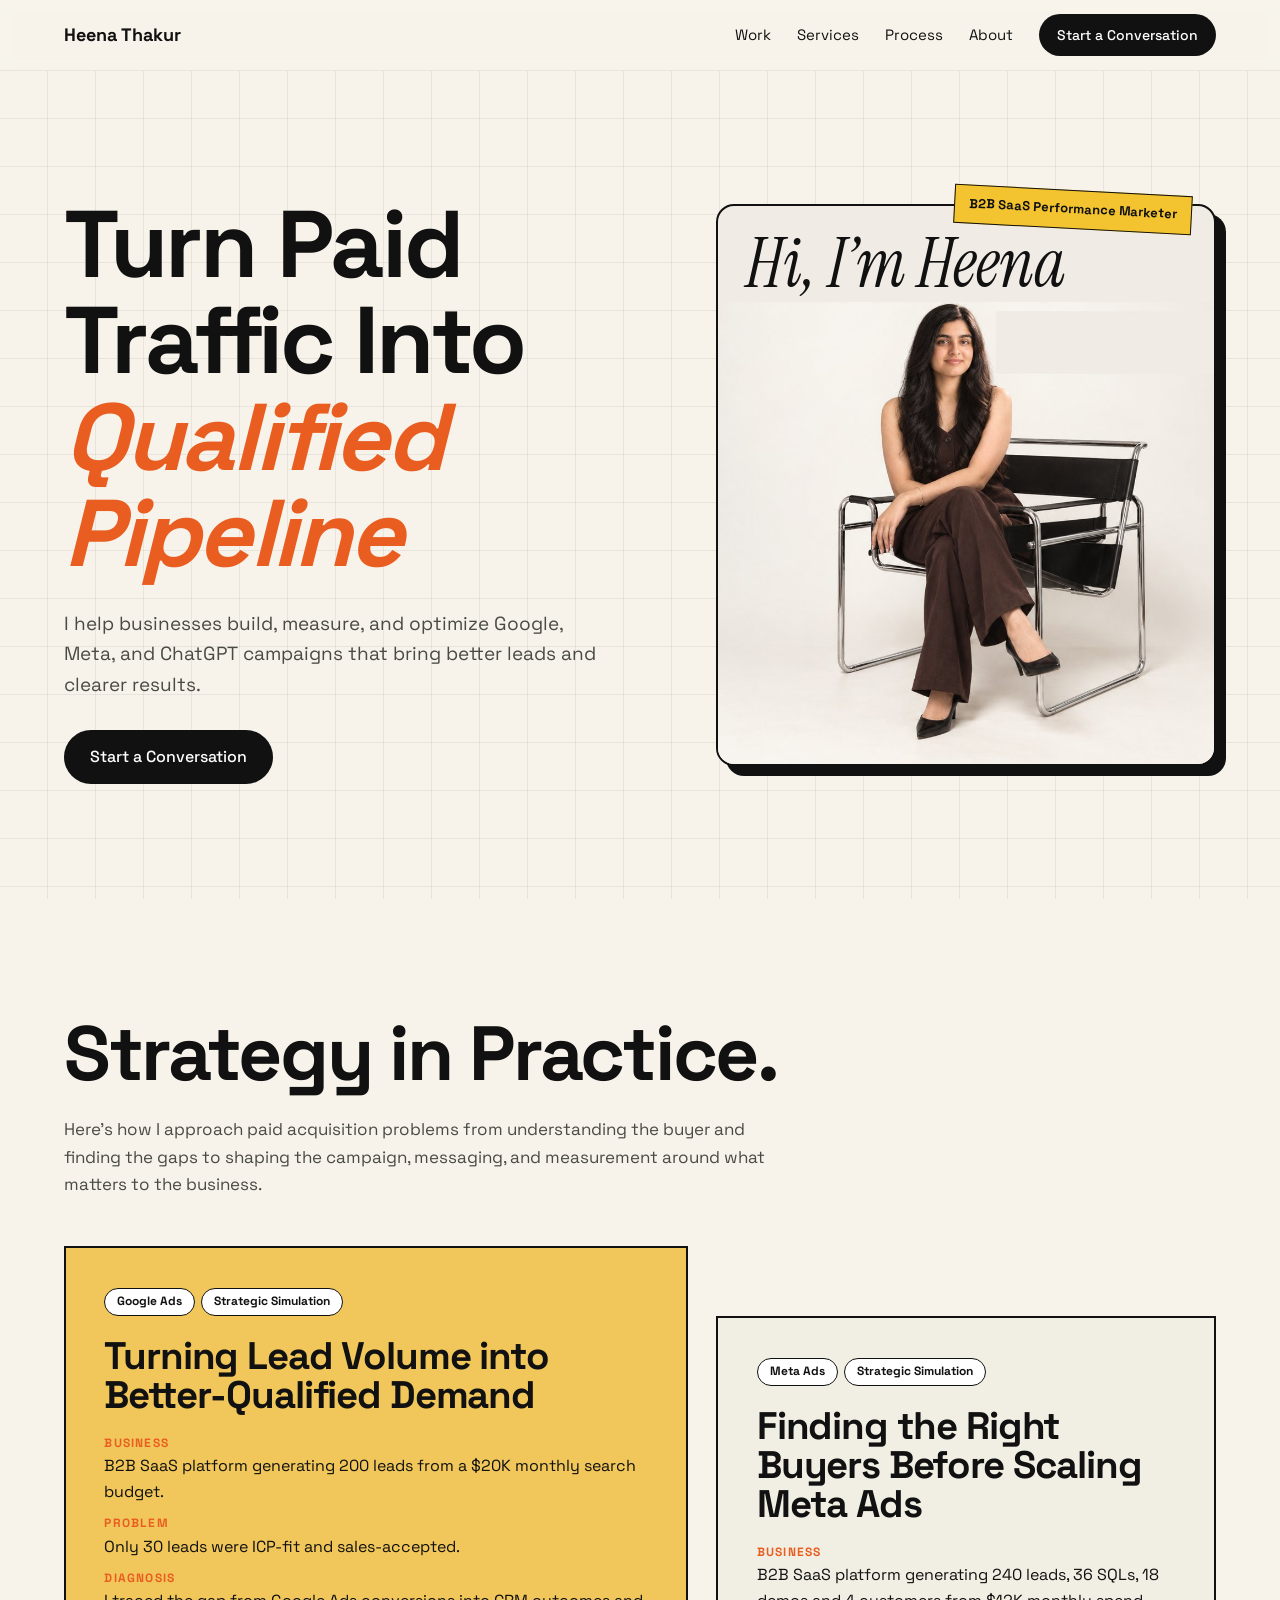
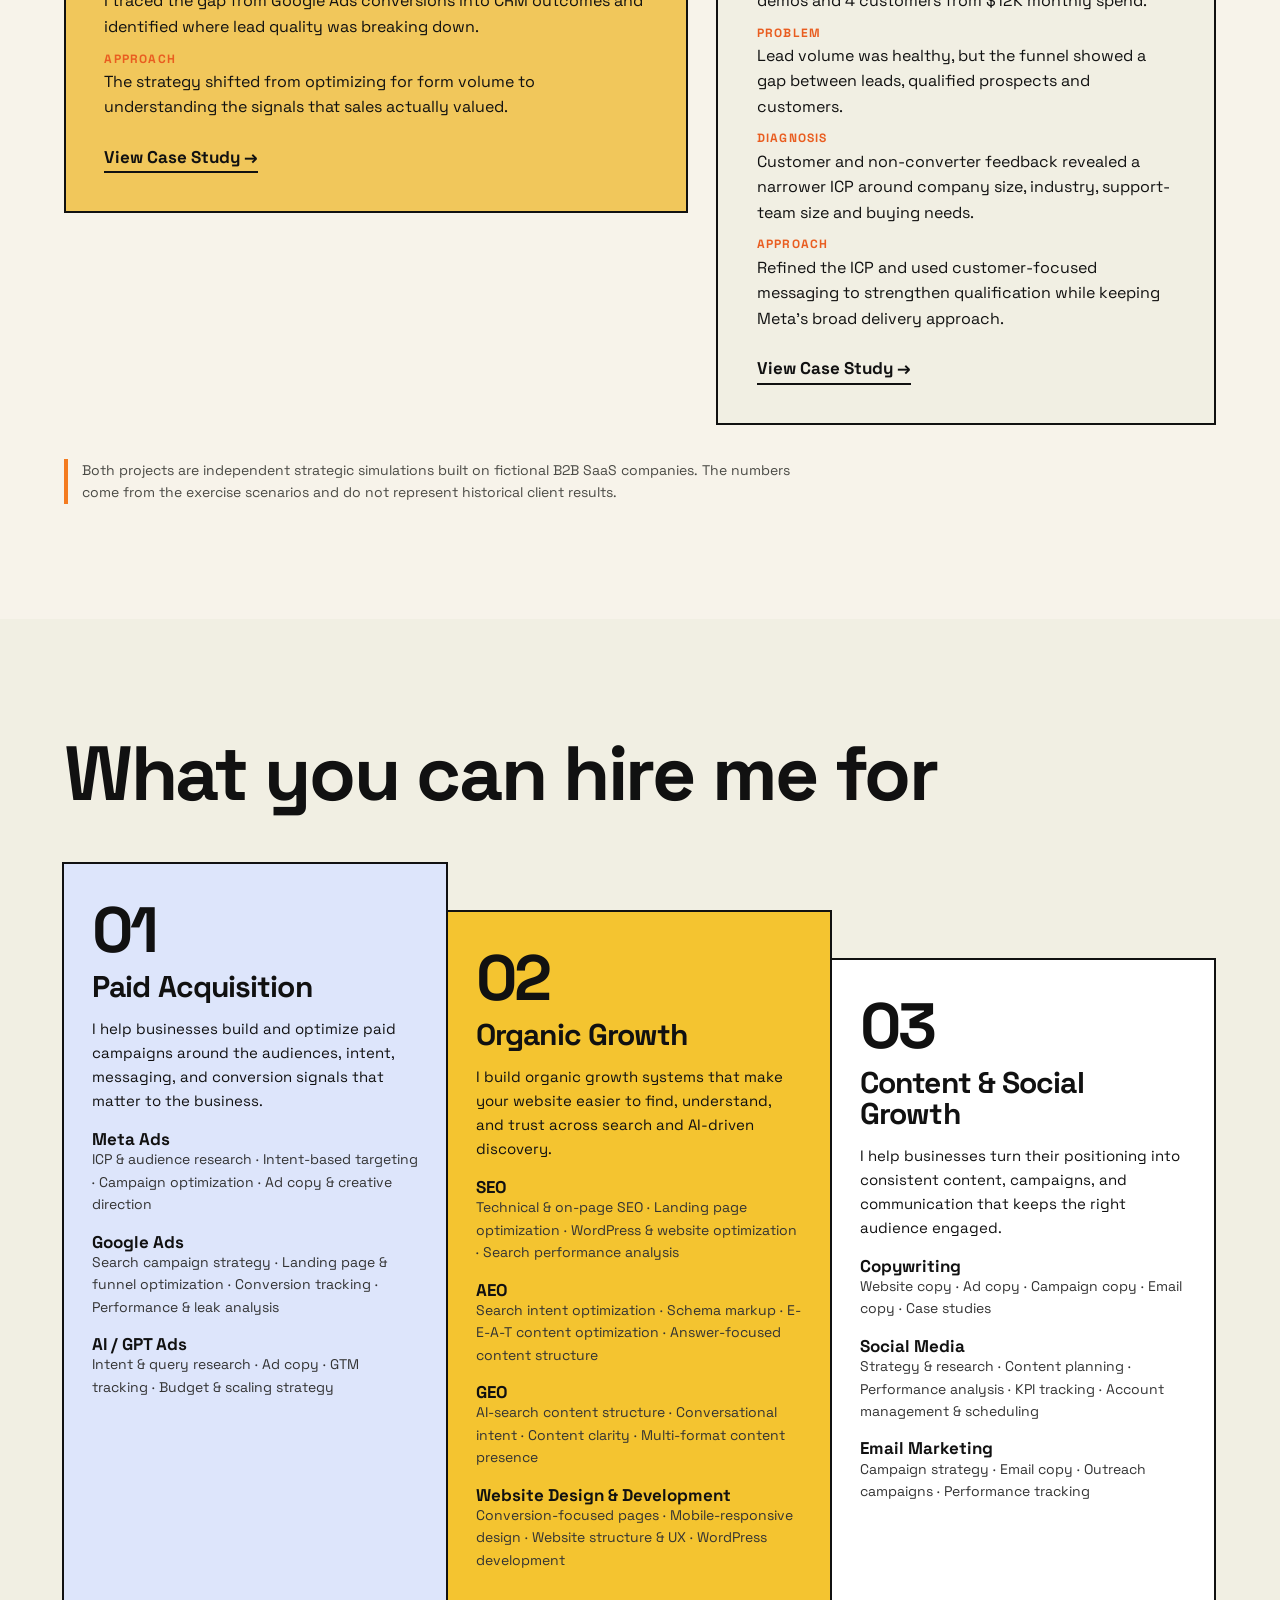
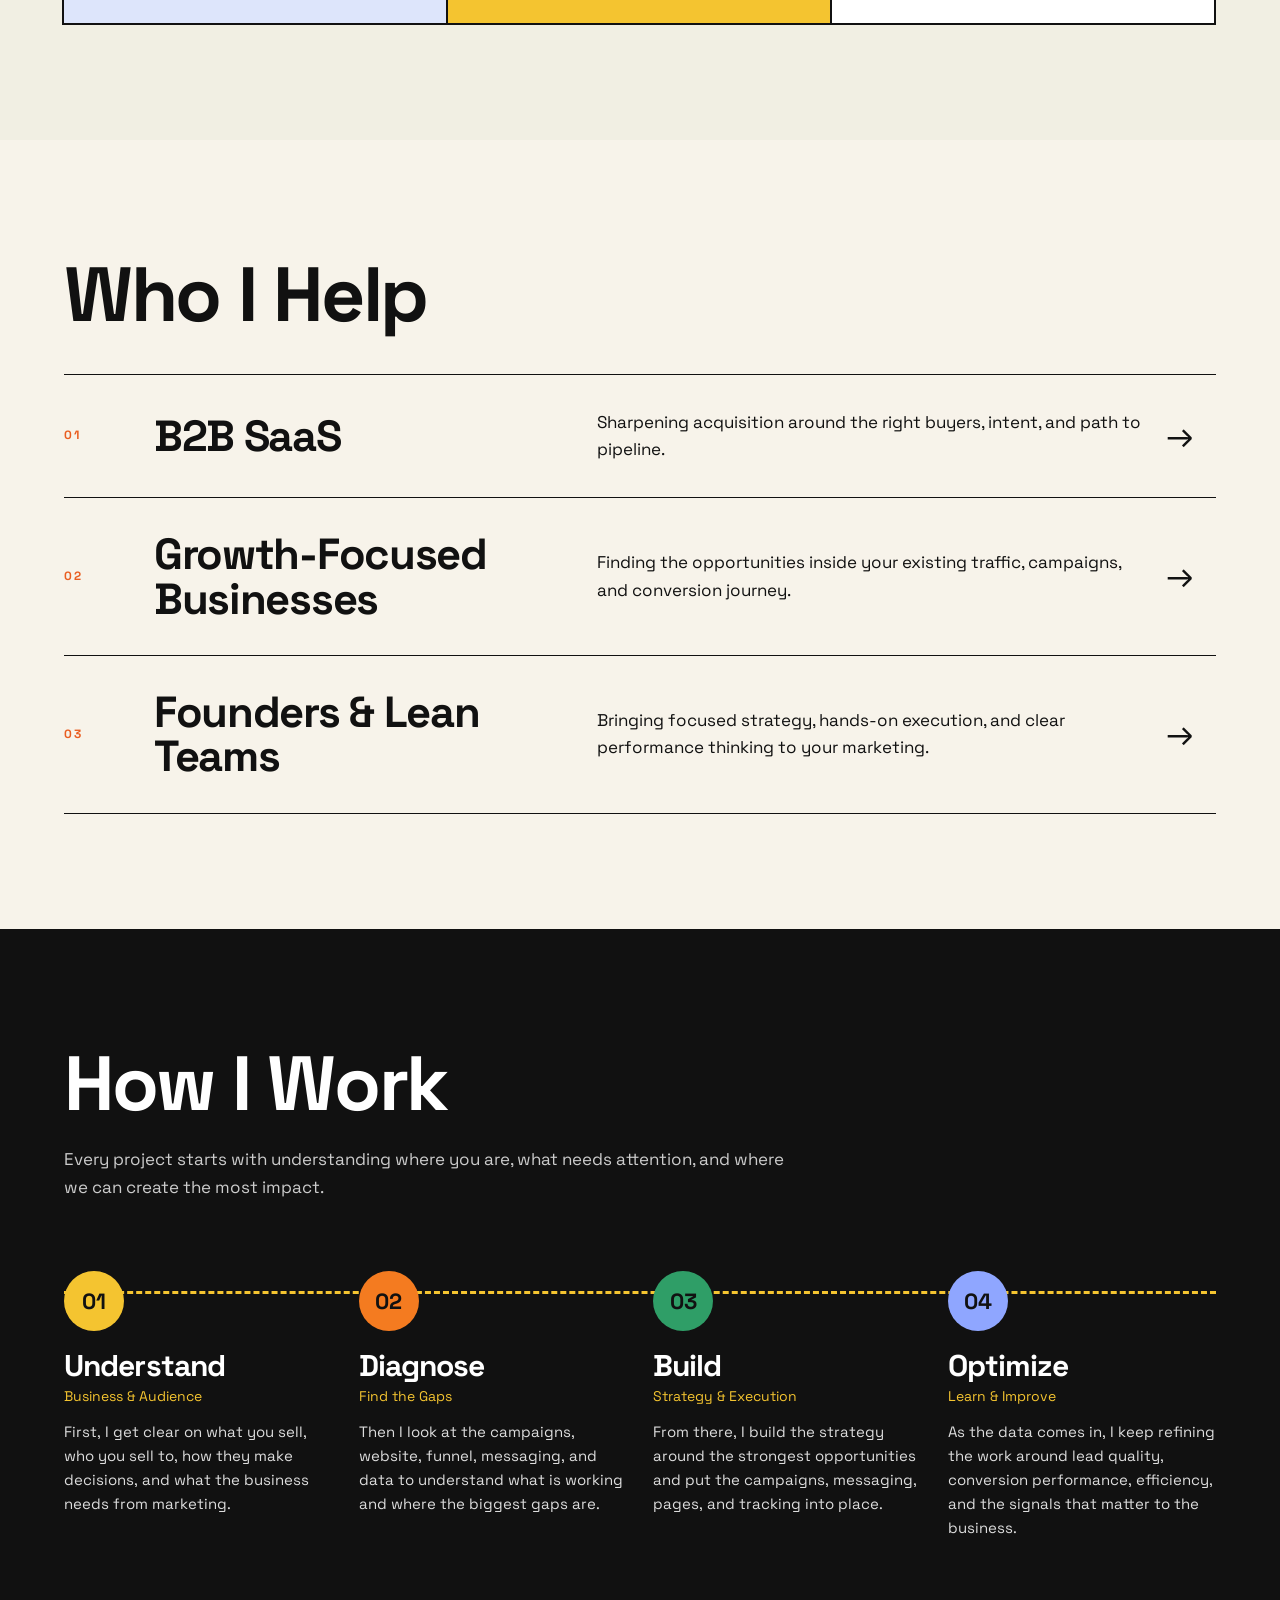
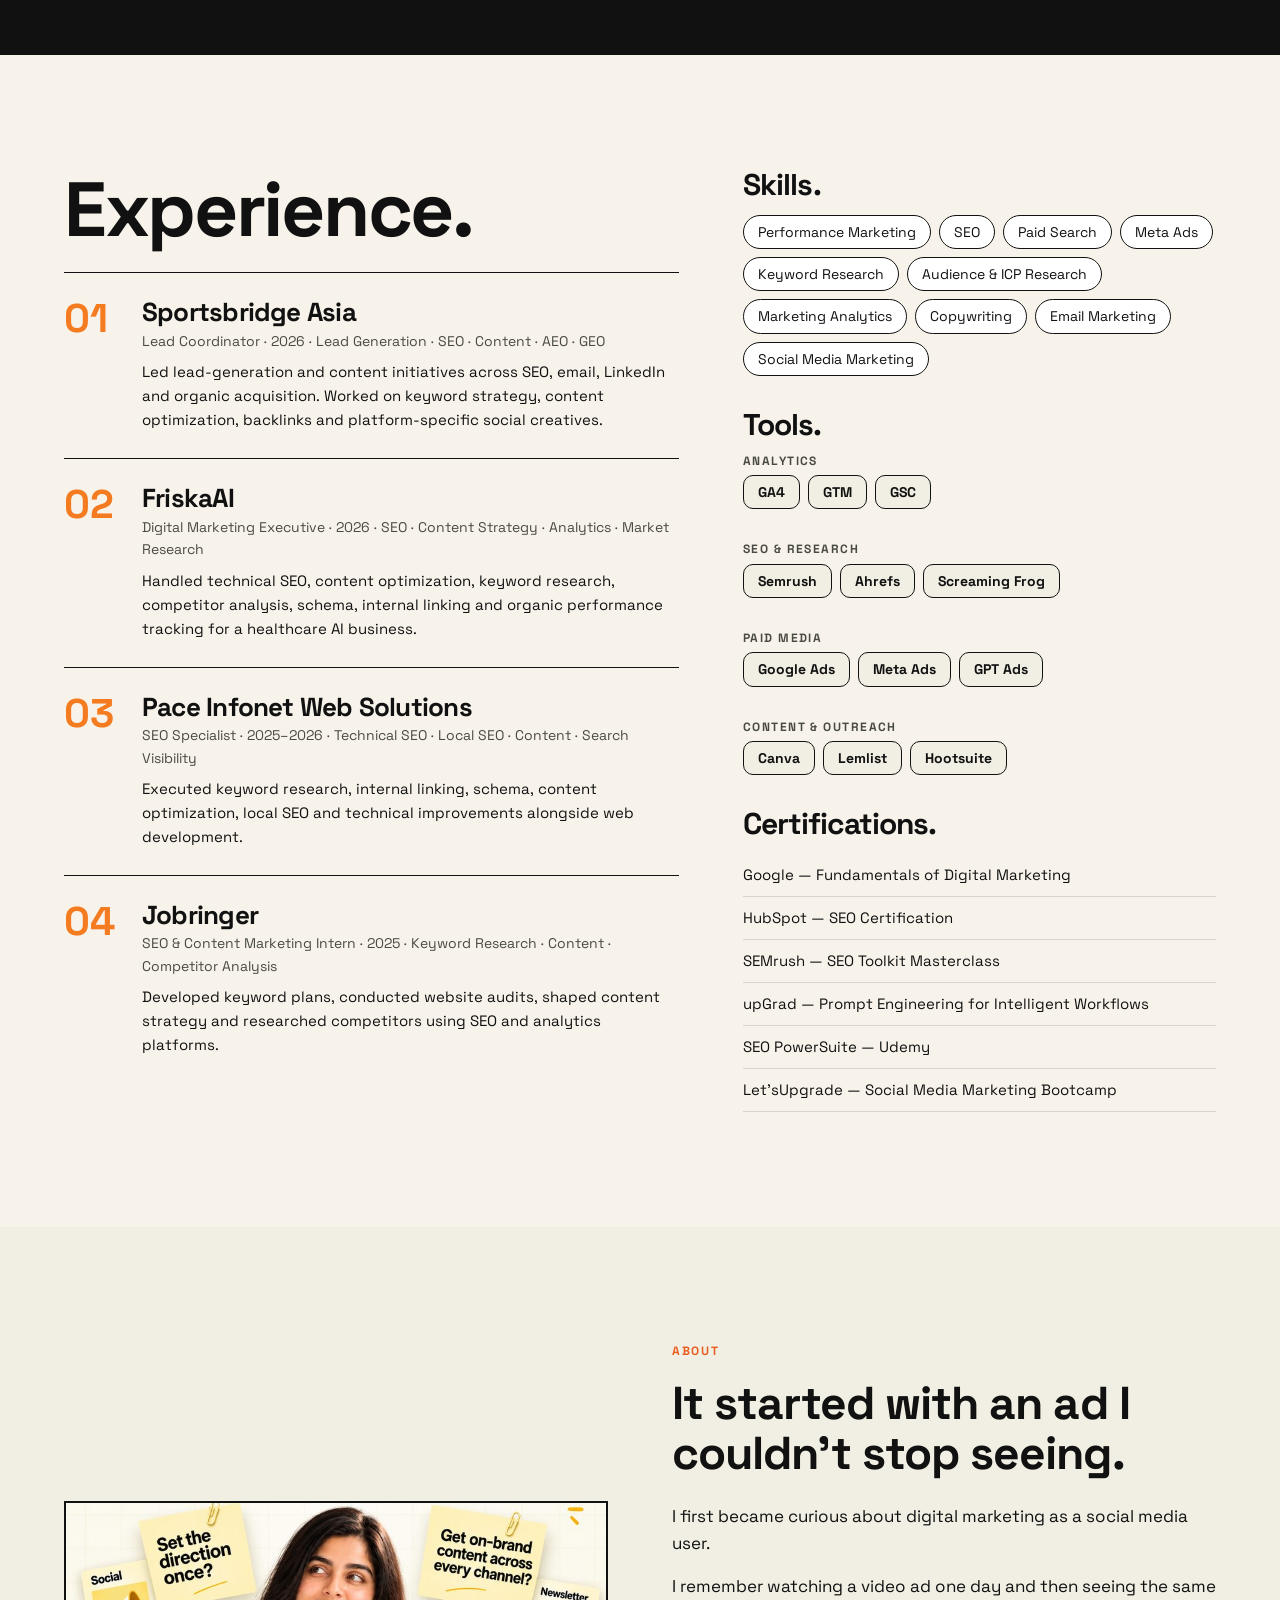
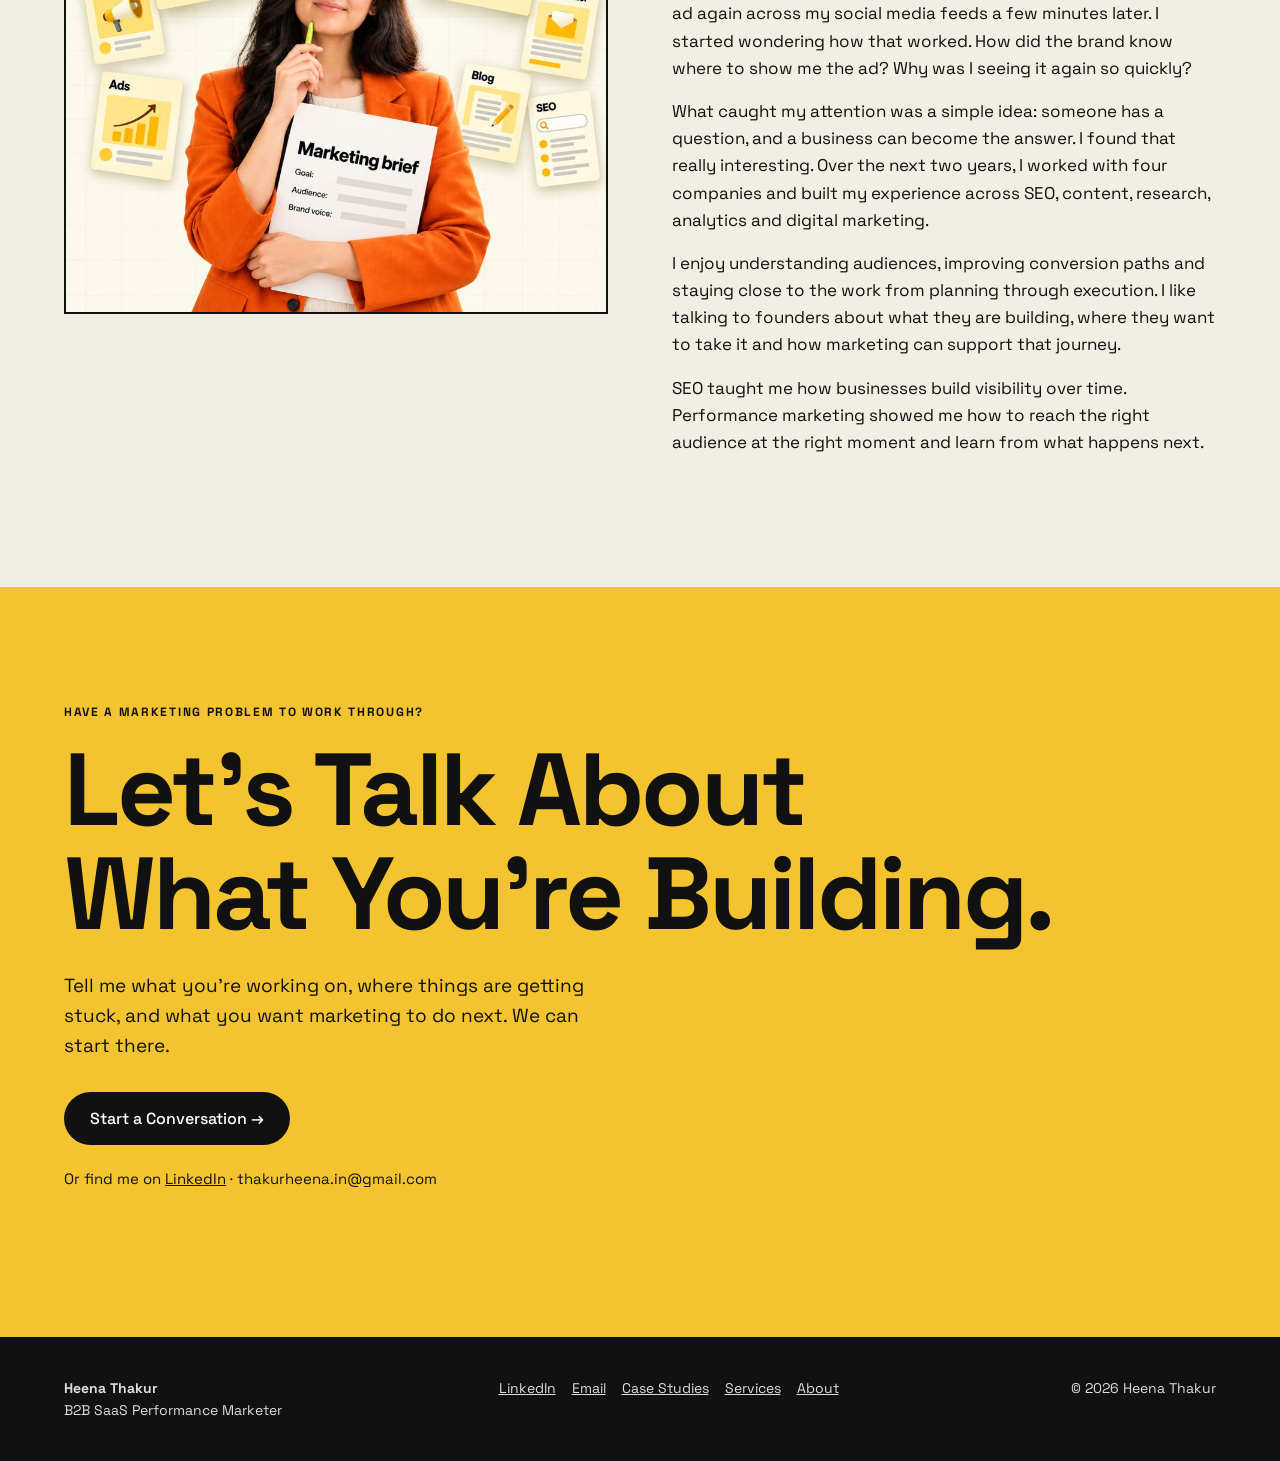
==== commit 1d6500cb: "Update index.html" ====
--- a/index.html
+++ b/index.html
@@ -9,13 +9,13 @@
 <link rel="stylesheet" href="css/styles.css"></head><body>
 <nav aria-label="Main"><b>Heena Thakur</b><div><a href="#work">Work</a><a href="#services">Services</a><a href="#process">Process</a><a href="#about">About</a><a class="btn" href="mailto:thakurheena.in@gmail.com">Start a Conversation</a></div></nav>
 <main>
-<section class="hero" id="top"><div><span class="k">B2B SaaS Performance Marketer</span>
+<section class="hero" id="top"><div>
 <h1>Turn Paid Traffic Into <em>Qualified Pipeline</em></h1>
 <p>I help businesses build, measure, and optimize Google, Meta, and ChatGPT campaigns that bring better leads and clearer results.</p>
 <a class="btn" href="mailto:thakurheena.in@gmail.com">Start a Conversation</a></div>
 <div class="pf"><div class="hi serif" aria-hidden="true">Hi, I’m Heena</div><img src="assets/images/hero.jpg" alt="Portrait of Heena Thakur seated in a Wassily chair, wearing a brown waistcoat and trousers"><span class="tag">B2B SaaS Performance Marketer</span></div></section>
 
-<section id="work"><span class="k">Selected work</span><h2>Strategy in Practice.</h2>
+<section id="work"><h2>Strategy in Practice.</h2>
 <p class="sub">Here’s how I approach paid acquisition problems from understanding the buyer and finding the gaps to shaping the campaign, messaging, and measurement around what matters to the business.</p>
 <div class="work">
 <article class="cs a rv"><span class="pill">Google Ads</span><span class="pill">Strategic Simulation</span><h3>Turning Lead Volume into Better-Qualified Demand</h3>
@@ -24,7 +24,7 @@
 <p><b>Business</b>B2B SaaS platform generating 240 leads, 36 SQLs, 18 demos and 4 customers from $12K monthly spend.</p><p><b>Problem</b>Lead volume was healthy, but the funnel showed a gap between leads, qualified prospects and customers.</p><p><b>Diagnosis</b>Customer and non-converter feedback revealed a narrower ICP around company size, industry, support-team size and buying needs.</p><p><b>Approach</b>Refined the ICP and used customer-focused messaging to strengthen qualification while keeping Meta’s broad delivery approach.</p><a class="more" href="case-studies/meta-ads.html">View Case Study →</a></article></div>
 <p class="note">Both projects are independent strategic simulations built on fictional B2B SaaS companies. The numbers come from the exercise scenarios and do not represent historical client results.</p></section>
 
-<section class="svc" id="services"><span class="k">Services</span><h2>What you can hire me for</h2>
+<section class="svc" id="services"><h2>What you can hire me for</h2>
 <div class="sg">
 <div class="sv rv"><div class="n">01</div><h3>Paid Acquisition</h3><p>I help businesses build and optimize paid campaigns around the audiences, intent, messaging, and conversion signals that matter to the business.</p>
 <h4>Meta Ads</h4><p>ICP &amp; audience research · Intent-based targeting · Campaign optimization · Ad copy &amp; creative direction</p>
@@ -40,12 +40,12 @@
 <h4>Social Media</h4><p>Strategy &amp; research · Content planning · Performance analysis · KPI tracking · Account management &amp; scheduling</p>
 <h4>Email Marketing</h4><p>Campaign strategy · Email copy · Outreach campaigns · Performance tracking</p></div></div></section>
 
-<section class="who"><span class="k">Fit</span><h2>Who I Help</h2><div style="margin-top:40px">
+<section class="who"><h2>Who I Help</h2><div style="margin-top:40px">
 <a href="#contact"><span class="k" style="margin:0">01</span><h3>B2B SaaS</h3><p>Sharpening acquisition around the right buyers, intent, and path to pipeline.</p><span class="ar" aria-hidden="true">→</span></a>
 <a href="#contact"><span class="k" style="margin:0">02</span><h3>Growth-Focused Businesses</h3><p>Finding the opportunities inside your existing traffic, campaigns, and conversion journey.</p><span class="ar" aria-hidden="true">→</span></a>
 <a href="#contact"><span class="k" style="margin:0">03</span><h3>Founders &amp; Lean Teams</h3><p>Bringing focused strategy, hands-on execution, and clear performance thinking to your marketing.</p><span class="ar" aria-hidden="true">→</span></a></div></section>
 
-<section class="proc" id="process"><span class="k" style="color:var(--yel)">Process</span><h2>How I Work</h2>
+<section class="proc" id="process"><h2>How I Work</h2>
 <p class="sub">Every project starts with understanding where you are, what needs attention, and where we can create the most impact.</p>
 <div class="steps">
 <div class="st rv"><i>01</i><h3>Understand</h3><em>Business &amp; Audience</em><p>First, I get clear on what you sell, who you sell to, how they make decisions, and what the business needs from marketing.</p></div>
@@ -53,7 +53,7 @@
 <div class="st rv"><i>03</i><h3>Build</h3><em>Strategy &amp; Execution</em><p>From there, I build the strategy around the strongest opportunities and put the campaigns, messaging, pages, and tracking into place.</p></div>
 <div class="st rv"><i>04</i><h3>Optimize</h3><em>Learn &amp; Improve</em><p>As the data comes in, I keep refining the work around lead quality, conversion performance, efficiency, and the signals that matter to the business.</p></div></div></section>
 
-<section><span class="k">Background</span><div class="xp"><div><h2>Experience.</h2>
+<section><div class="xp"><div><h2>Experience.</h2>
 <div class="ex rv"><span class="n">01</span><div><h3>Sportsbridge Asia</h3><small>Lead Coordinator · 2026 · Lead Generation · SEO · Content · AEO · GEO</small><p>Led lead-generation and content initiatives across SEO, email, LinkedIn and organic acquisition. Worked on keyword strategy, content optimization, backlinks and platform-specific social creatives.</p></div></div>
 <div class="ex rv"><span class="n">02</span><div><h3>FriskaAI</h3><small>Digital Marketing Executive · 2026 · SEO · Content Strategy · Analytics · Market Research</small><p>Handled technical SEO, content optimization, keyword research, competitor analysis, schema, internal linking and organic performance tracking for a healthcare AI business.</p></div></div>
 <div class="ex rv"><span class="n">03</span><div><h3>Pace Infonet Web Solutions</h3><small>SEO Specialist · 2025–2026 · Technical SEO · Local SEO · Content · Search Visibility</small><p>Executed keyword research, internal linking, schema, content optimization, local SEO and technical improvements alongside web development.</p></div></div>
